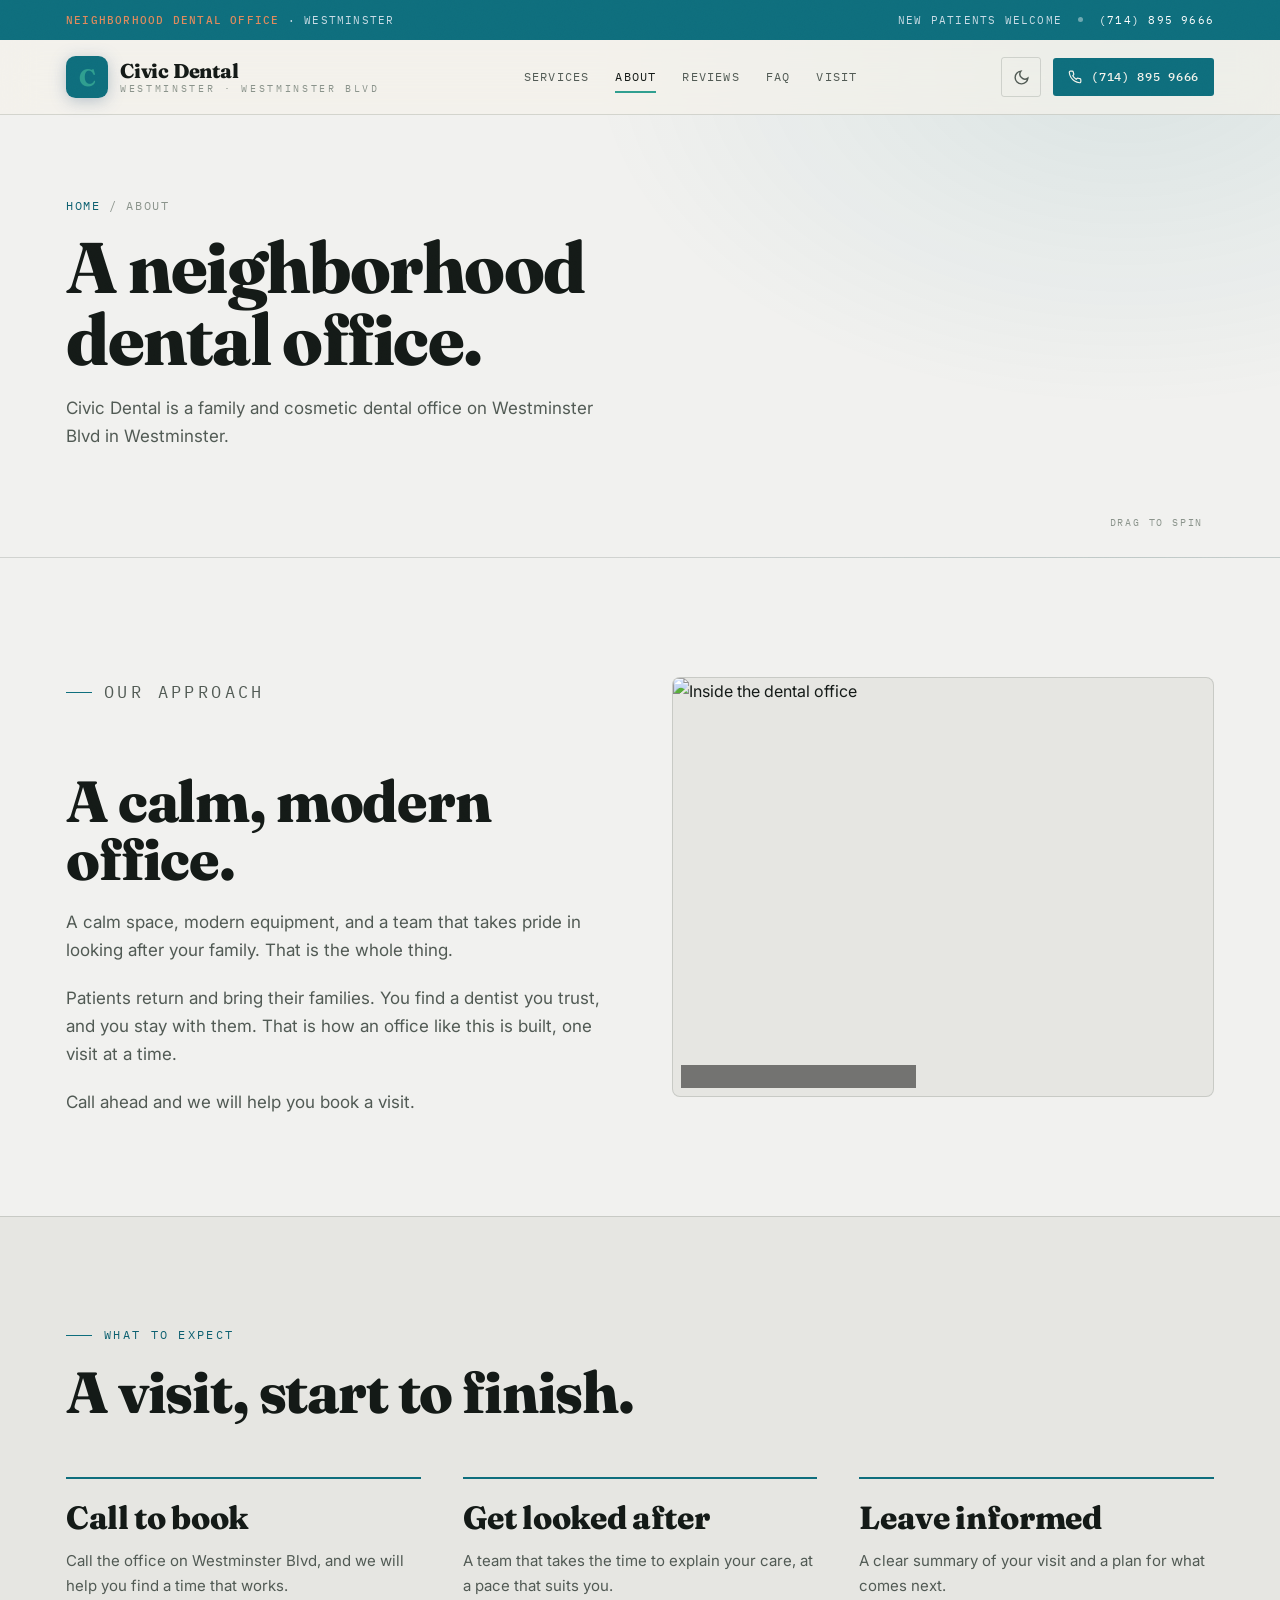
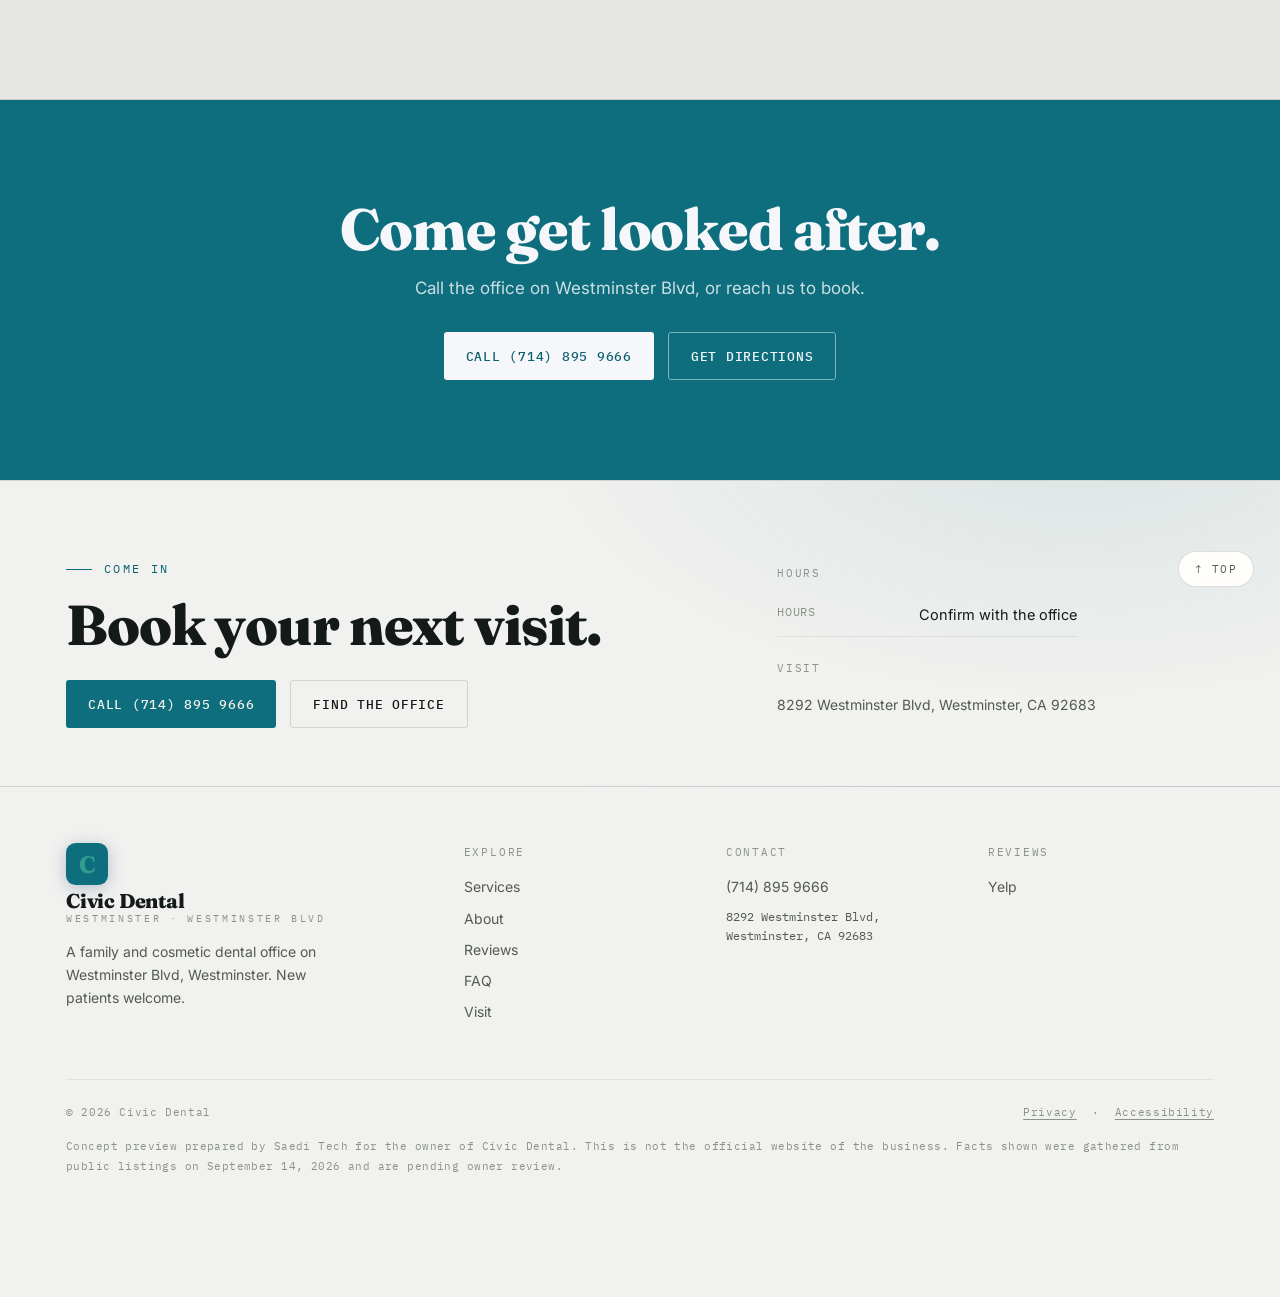
==== about.html @ 4db303f6 "Civic Dental concept preview Co-Authored-By: Claude Opus 4.8 <noreply@anthropic.com>" ====
<!doctype html>
<html lang="en">
<head>
<meta charset="utf-8" />
<meta name="viewport" content="width=device-width, initial-scale=1" />
<meta name="robots" content="noindex, nofollow" />
<title>About · Civic Dental</title>
<meta name="description" content="About Civic Dental, a family and cosmetic dental office in Westminster. New patients welcome." />
<meta property="og:title" content="About · Civic Dental" /><meta property="og:type" content="website" />
<link rel="icon" href="data:image/svg+xml,%3Csvg xmlns='http://www.w3.org/2000/svg' viewBox='0 0 32 32'%3E%3Crect width='32' height='32' rx='7' fill='%230e6e7d'/%3E%3Cpath d='M16 8c-4-3-9 0-9 6 0 5 2 11 4 11s2-4 5-4 3 4 5 4 4-6 4-11c0-6-5-9-9-6z' fill='%23fff'/%3E%3C/svg%3E">
<link rel="preconnect" href="https://fonts.googleapis.com"><link rel="preconnect" href="https://fonts.gstatic.com" crossorigin>
<link href="https://fonts.googleapis.com/css2?family=Fraunces:opsz,wght@9..144,600;9..144,700;9..144,800&family=Inter:wght@400;500;600&family=IBM+Plex+Mono:wght@400;500&display=swap" rel="stylesheet">
<link rel="stylesheet" href="assets/site.css">
<script type="importmap">{ "imports": { "three": "https://unpkg.com/three@0.160.0/build/three.module.js", "three/": "https://unpkg.com/three@0.160.0/" } }</script>

</head>
<body>
<a class="skip" href="#main">Skip to content</a>
<header class="sitehead" id="sitehead"><div class="topbar"><div class="wrap tbin"><span class="tb-l"><b>Neighborhood dental office</b> · Westminster</span><span class="tb-r"><span>New patients welcome</span><span class="dot2"></span><a href="tel:+17148959666">(714) 895 9666</a></span></div></div>
<nav class="top" aria-label="Main">
  <div class="wrap navin">
    <a class="logo" href="index.html" aria-label="Civic Dental, home"><svg class="emblem" viewBox="0 0 48 48" aria-hidden="true"><rect width="48" height="48" rx="11" fill="var(--indigo)"/><text x="24" y="34" font-size="27" text-anchor="middle" fill="var(--shu)" font-family="Fraunces,serif" font-weight="800">C</text></svg><span class="wm"><span class="n">Civic Dental</span><span class="s">Westminster · Westminster Blvd</span></span></a>
    <div class="navlinks"><a href="services.html">Services</a><a href="about.html" aria-current="page">About</a><a href="reviews.html">Reviews</a><a href="faq.html">FAQ</a><a href="visit.html">Visit</a></div>
    <div class="navright">
      <button class="tgl" id="themeTgl" aria-label="Switch between day and night theme" aria-pressed="false"><svg id="icMoon" viewBox="0 0 24 24" fill="none" stroke="currentColor" stroke-width="2" stroke-linecap="round"><path d="M21 12.8A9 9 0 1 1 11.2 3a7 7 0 0 0 9.8 9.8z"/></svg><svg id="icSun" viewBox="0 0 24 24" fill="none" stroke="currentColor" stroke-width="2" stroke-linecap="round" style="display:none"><circle cx="12" cy="12" r="4"/><path d="M12 2v2M12 20v2M4.9 4.9l1.4 1.4M17.7 17.7l1.4 1.4M2 12h2M20 12h2M4.9 19.1l1.4-1.4M17.7 6.3l1.4-1.4"/></svg></button>
      <a class="btn btn-fill btn-sm" href="tel:+17148959666"><svg width="14" height="14" viewBox="0 0 24 24" fill="none" stroke="currentColor" stroke-width="2" stroke-linecap="round" aria-hidden="true"><path d="M22 16.9v3a2 2 0 0 1-2.2 2 19.8 19.8 0 0 1-8.6-3 19.5 19.5 0 0 1-6-6 19.8 19.8 0 0 1-3-8.7A2 2 0 0 1 4.1 2h3a2 2 0 0 1 2 1.7c.13 1 .36 1.9.7 2.8a2 2 0 0 1-.45 2.1L8.1 9.9a16 16 0 0 0 6 6l1.3-1.3a2 2 0 0 1 2.1-.45c.9.34 1.8.57 2.8.7A2 2 0 0 1 22 16.9z"/></svg><span class="lbl">(714) 895 9666</span></a>
      <button class="burger" id="burger" aria-label="Open menu"><svg viewBox="0 0 24 24" fill="none" stroke="currentColor" stroke-width="2" stroke-linecap="round"><path d="M3 6h18M3 12h18M3 18h18"/></svg></button>
    </div>
  </div>
</nav>
</header>
<div class="mmenu" id="mmenu" aria-label="Menu">
  <button class="mclose" id="mclose" aria-label="Close menu">✕</button>
  <a href="services.html">Services</a><a href="about.html" aria-current="page">About</a><a href="reviews.html">Reviews</a><a href="faq.html">FAQ</a><a href="visit.html">Visit</a><a href="tel:+17148959666">Call the office</a>
</div>
<header class="page-hero"><canvas id="subgl" class="subcanvas" data-obj="tooth" data-accent="0e6e7d" aria-hidden="true"></canvas><span class="subgrab" aria-hidden="true">Drag to spin</span><div class="wrap"><p class="crumb"><a href="index.html">Home</a> / About</p><h1 class="ph">A neighborhood dental office.</h1><p class="pl">Civic Dental is a family and cosmetic dental office on Westminster Blvd in Westminster.</p></div></header><main id="main">
<section><div class="wrap abgrid">
  <div class="prose"><p class="kick up">Our approach</p><h2 class="up">A calm, modern office.</h2><p class="up">A calm space, modern equipment, and a team that takes pride in looking after your family. That is the whole thing.</p><p class="up">Patients return and bring their families. You find a dentist you trust, and you stay with them. That is how an office like this is built, one visit at a time.</p><p class="up">Call ahead and we will help you book a visit.</p></div>
  <div class="imgfill up tall" role="img" aria-label="Inside the dental office"><img src="https://images.unsplash.com/photo-1629909613654-28e377c37b09?w=1100&q=74&auto=format&fit=crop" alt="Inside the dental office" loading="lazy"><span class="stamp">Sample photo · owner's own at launch</span></div>
</div></section>
<section class="band"><div class="wrap"><p class="kick up">What to expect</p><h2 class="up">A visit, start to finish.</h2><div class="whygrid"><div class="why up"><div class="big">Call to book</div><p>Call the office on Westminster Blvd, and we will help you find a time that works.</p></div><div class="why up"><div class="big">Get looked after</div><p>A team that takes the time to explain your care, at a pace that suits you.</p></div><div class="why up"><div class="big">Leave informed</div><p>A clear summary of your visit and a plan for what comes next.</p></div></div></div></section>
<section class="ctaband"><div class="wrap"><h2 class="up">Come get looked after.</h2><p class="up">Call the office on Westminster Blvd, or reach us to book.</p><div class="cta up"><a class="btn btn-fill" href="tel:+17148959666">Call (714) 895 9666</a><a class="btn btn-line" href="visit.html">Get directions</a></div></div></section>
</main><script type="module" src="assets/subhero3d-generic.js"></script><footer>
  <button class="backtop" id="backtop" aria-label="Back to top">↑ Top</button>
  <div class="foot-hero"><div class="wrap"><div class="foot-top">
    <div class="foot-cta"><p class="kick">Come in</p><h2>Book your next visit.</h2><div class="cta"><a class="btn btn-fill" href="tel:+17148959666">Call (714) 895 9666</a><a class="btn btn-line" href="visit.html">Find the office</a></div></div>
    <div class="foot-hours"><p class="ft">Hours</p><div class="hrow"><span>Hours</span><span>Confirm with the office</span></div><p class="ft" style="margin-top:22px">Visit</p><p class="addr">8292 Westminster Blvd, Westminster, CA 92683</p></div>
  </div></div></div>
  <div class="wrap foot-main">
    <div class="fgrid">
      <div class="fbrand"><a class="logo" href="index.html" aria-label="Civic Dental, home"><svg class="emblem" viewBox="0 0 48 48" aria-hidden="true"><rect width="48" height="48" rx="11" fill="var(--indigo)"/><text x="24" y="34" font-size="27" text-anchor="middle" fill="var(--shu)" font-family="Fraunces,serif" font-weight="800">C</text></svg><span class="wm"><span class="n">Civic Dental</span><span class="s">Westminster · Westminster Blvd</span></span></a><p>A family and cosmetic dental office on Westminster Blvd, Westminster. New patients welcome.</p></div>
      <div class="fcol"><p class="ft">Explore</p><a href="services.html">Services</a><a href="about.html">About</a><a href="reviews.html">Reviews</a><a href="faq.html">FAQ</a><a href="visit.html">Visit</a></div>
      <div class="fcol"><p class="ft">Contact</p><a href="tel:+17148959666">(714) 895 9666</a><p class="mono" style="font-size:12px">8292 Westminster Blvd, Westminster, CA 92683</p></div>
      <div class="fcol"><p class="ft">Reviews</p><a href="https://www.yelp.com/biz/civic-dental-westminster" target="_blank" rel="noopener">Yelp</a></div>
    </div>
    <div class="legal"><span>© 2026 Civic Dental</span><span><a href="privacy.html">Privacy</a> &nbsp;·&nbsp; <a href="accessibility.html">Accessibility</a></span></div>
    <p class="preview-note">Concept preview prepared by Saedi Tech for the owner of Civic Dental. This is not the official website of the business. Facts shown were gathered from public listings on September 14, 2026 and are pending owner review.</p>
  </div>
</footer>
<div class="callbar" role="navigation" aria-label="Quick actions">
  <a class="c1" href="tel:+17148959666"><svg width="14" height="14" viewBox="0 0 24 24" fill="none" stroke="currentColor" stroke-width="2" stroke-linecap="round" aria-hidden="true"><path d="M22 16.9v3a2 2 0 0 1-2.2 2 19.8 19.8 0 0 1-8.6-3 19.5 19.5 0 0 1-6-6 19.8 19.8 0 0 1-3-8.7A2 2 0 0 1 4.1 2h3a2 2 0 0 1 2 1.7c.13 1 .36 1.9.7 2.8a2 2 0 0 1-.45 2.1L8.1 9.9a16 16 0 0 0 6 6l1.3-1.3a2 2 0 0 1 2.1-.45c.9.34 1.8.57 2.8.7A2 2 0 0 1 22 16.9z"/></svg>Call the office</a>
  <a class="c2" href="visit.html">Directions</a>
</div>
<script src="assets/app.js" defer></script>
</body>
</html>
---- assets/site.css ----
/* Civic Dental, shared design system (Saedi Tech concept preview) */
:root{
  --bg:#f1f1ef; --bg2:#e6e6e2; --card:#fffefb; --card2:#f2f2ee;
  --line:rgba(20,30,26,.14); --line2:rgba(20,30,26,.07);
  --text:#141a17; --muted:#515a54; --faint:#8a938b;
  --indigo:#0e6e7d; --indigo-2:#128193; --indigo-tx:#0c6070; --indigo-soft:rgba(14,110,125,.1);
  --shu:#2f9e8f; --shu-tx:#1f8578; --gold:#2f9e8f;
  --nav-bg:rgba(244,241,234,.72); --chip-bg:rgba(255,255,255,.6); --btn-tx:#f6f4ec;
  --hero-a:rgba(14,110,125,.14); --hero-b:rgba(47,158,143,.1); --grain:.035;
  --map-filter:saturate(.9) contrast(1.02); --ease:cubic-bezier(.16,1,.3,1);
}
:root[data-theme="night"]{
  --bg:#0c0f16; --bg2:#10141d; --card:#131824; --card2:#101521;
  --line:rgba(225,235,228,.12); --line2:rgba(225,235,228,.06);
  --text:#e9f0eb; --muted:#a4b0a8; --faint:#6e7a72;
  --indigo:#4fb3c2; --indigo-2:#63c4d2; --indigo-tx:#7ed0dc; --indigo-soft:rgba(79,179,194,.14);
  --shu:#5fc2b2; --shu-tx:#77d1c2; --gold:#5fc2b2;
  --nav-bg:rgba(8,11,16,.66); --chip-bg:rgba(16,21,29,.5); --btn-tx:#0b1310;
  --hero-a:rgba(79,179,194,.2); --hero-b:rgba(95,194,178,.14); --grain:.06;
  --map-filter:grayscale(1) invert(.92) contrast(.9) hue-rotate(180deg);
}
*{margin:0;padding:0;box-sizing:border-box}
html{scroll-behavior:smooth}
@media (prefers-reduced-motion:reduce){html{scroll-behavior:auto}}
body{background:var(--bg);color:var(--text);font-family:'Inter',system-ui,sans-serif;font-size:16px;line-height:1.65;-webkit-font-smoothing:antialiased;transition:background .5s,color .5s;overflow-x:hidden}
::selection{background:var(--indigo);color:var(--btn-tx)}
img,svg{max-width:100%}a{color:inherit}
.jp{font-family:'Noto Sans JP','Inter',sans-serif}
.mono{font-family:'IBM Plex Mono',monospace}
.wrap{max-width:1200px;margin:0 auto;padding:0 26px}
.narrow{max-width:900px}
.skip{position:absolute;left:-9999px;top:0;background:var(--indigo);color:var(--btn-tx);padding:10px 18px;z-index:200;font-weight:600}
.skip:focus{left:12px;top:12px}
:focus-visible{outline:2px solid var(--indigo);outline-offset:3px;border-radius:2px}
body::after{content:"";position:fixed;inset:0;z-index:300;pointer-events:none;opacity:var(--grain);mix-blend-mode:overlay;background-image:url("data:image/svg+xml,%3Csvg xmlns='http://www.w3.org/2000/svg' width='120' height='120'%3E%3Cfilter id='n'%3E%3CfeTurbulence type='fractalNoise' baseFrequency='.85' numOctaves='2'/%3E%3C/filter%3E%3Crect width='100%25' height='100%25' filter='url(%23n)'/%3E%3C/svg%3E")}

/* logo */
.logo{display:flex;align-items:center;gap:12px;text-decoration:none}
.logo .emblem{width:42px;height:42px;flex:none;filter:drop-shadow(0 3px 8px rgba(23,63,115,.28))}
.logo .wm{display:flex;flex-direction:column;line-height:1}
.logo .wm .n{font-family:'Fraunces',sans-serif;font-weight:800;font-size:20px;letter-spacing:-.01em;color:var(--text)}
.logo .wm .s{font-family:'IBM Plex Mono',monospace;font-size:9.5px;letter-spacing:.28em;text-transform:uppercase;color:var(--faint);margin-top:3px}
.logo .wm .s b{color:var(--shu-tx);font-weight:500}

/* header (top bar + nav) */
.sitehead{position:fixed;top:0;left:0;right:0;z-index:100}
.topbar{background:var(--indigo);color:#eaf0f8;height:40px;overflow:hidden;transition:height .35s var(--ease),opacity .3s}
.topbar .tbin{display:flex;align-items:center;justify-content:space-between;height:40px;font-family:'IBM Plex Mono',monospace;font-size:11px;letter-spacing:.11em;text-transform:uppercase}
.topbar .tb-l{color:rgba(234,240,248,.85)}.topbar .tb-l b{color:#e08a5c;font-weight:500}
.topbar .tb-r{display:flex;align-items:center;gap:16px;color:rgba(234,240,248,.85)}
.topbar .tb-r a{color:#fff;text-decoration:none}.topbar .tb-r a:hover{color:#e08a5c}
.topbar .dot2{width:5px;height:5px;border-radius:50%;background:rgba(255,255,255,.4)}
nav.top{position:relative;background:var(--nav-bg);backdrop-filter:blur(18px) saturate(1.4);-webkit-backdrop-filter:blur(18px) saturate(1.4);border-bottom:1px solid var(--line);transition:box-shadow .35s,background .35s}
.sitehead.scrolled .topbar{height:0;opacity:0}
.sitehead.scrolled nav.top{box-shadow:0 12px 34px -18px rgba(8,11,16,.5)}
.navin{display:flex;align-items:center;justify-content:space-between;height:74px;gap:18px}
@media (max-width:768px){.topbar{display:none}}
.navlinks{display:flex;gap:26px;align-items:center}
.navlinks a{font-family:'IBM Plex Mono',monospace;font-size:12px;letter-spacing:.1em;text-transform:uppercase;text-decoration:none;color:var(--muted);transition:color .25s;position:relative}
.navlinks a[aria-current="page"]{color:var(--text)}
.navlinks a::after{content:"";position:absolute;left:0;bottom:-6px;width:0;height:1.5px;background:var(--shu);transition:width .3s var(--ease)}
.navlinks a:hover::after,.navlinks a[aria-current="page"]::after{width:100%}
.navlinks a:hover{color:var(--text)}
.navright{display:flex;align-items:center;gap:12px}
.btn{display:inline-flex;align-items:center;justify-content:center;gap:9px;font-family:'IBM Plex Mono',monospace;font-size:12.5px;letter-spacing:.06em;text-transform:uppercase;font-weight:500;padding:13px 22px;border-radius:3px;text-decoration:none;border:none;cursor:pointer;transition:transform .35s var(--ease),box-shadow .35s,background .35s,color .35s}
.btn-fill{background:var(--indigo);color:var(--btn-tx)}
.btn-fill:hover{transform:translateY(-2px);box-shadow:0 14px 38px -12px var(--indigo)}
.btn-line{background:transparent;color:var(--text);border:1px solid var(--line)}
.btn-line:hover{border-color:var(--indigo);color:var(--indigo-tx)}
.btn-sm{padding:10px 15px;font-size:11.5px}
.tgl,.burger{width:40px;height:40px;border-radius:3px;border:1px solid var(--line);background:transparent;color:var(--muted);display:grid;place-items:center;cursor:pointer;transition:color .3s,border-color .3s}
.tgl:hover,.burger:hover{color:var(--indigo-tx);border-color:var(--indigo)}
.tgl svg{width:17px;height:17px}.burger{display:none}.burger svg{width:20px;height:20px}
@media (max-width:940px){.navlinks{display:none}.burger{display:grid}}
@media (max-width:560px){.logo .wm .s{display:none}.navright .btn span.lbl{display:none}}
/* mobile menu */
.mmenu{position:fixed;inset:0;z-index:150;background:var(--bg);transform:translateY(-100%);visibility:hidden;opacity:0;transition:transform .45s var(--ease),opacity .35s,visibility .35s;display:flex;flex-direction:column;padding:96px 26px 40px;overflow-y:auto}
.mmenu.open{transform:none;visibility:visible;opacity:1}
.mmenu a{font-family:'Fraunces',sans-serif;font-weight:700;font-size:30px;text-decoration:none;color:var(--text);padding:16px 0;border-bottom:1px solid var(--line)}
.mmenu a:hover{color:var(--indigo-tx)}
.mclose{position:absolute;top:22px;right:22px;width:40px;height:40px;border:1px solid var(--line);border-radius:3px;background:transparent;color:var(--text);cursor:pointer;font-size:20px}

/* generic hero for home */
header.hero{position:relative;min-height:100svh;overflow:hidden}
.sticky{position:relative;min-height:100svh;overflow:hidden;display:flex;align-items:center;padding:90px 0 44px}
/* scroll-driven exploded 3D hero */
header.hero.scroll3d{height:340vh;min-height:0}
header.hero.scroll3d .sticky{position:sticky;top:0;height:100svh;min-height:0;padding:0}
.callouts{position:absolute;z-index:2;top:50%;left:26px;transform:translateY(-50%);max-width:360px;opacity:0;pointer-events:none;will-change:opacity}
.callouts h3{font-family:'Fraunces',sans-serif;font-weight:800;font-size:clamp(26px,3.2vw,40px);letter-spacing:-.02em;line-height:1.02;margin-bottom:18px}
.callout{display:flex;gap:14px;align-items:flex-start;padding:12px 0;border-top:1px solid var(--line)}
.callout .cn{font-family:'IBM Plex Mono',monospace;font-size:11px;color:var(--shu-tx);letter-spacing:.1em;padding-top:3px;min-width:24px}
.callout .cx b{font-family:'Fraunces',sans-serif;font-weight:700;font-size:16px;display:block;margin-bottom:2px}
.callout .cx span{font-size:13px;color:var(--muted)}
.hprog{position:absolute;left:0;right:0;bottom:0;height:2px;background:var(--line2);z-index:5}
.hprog i{display:block;height:100%;width:0;background:linear-gradient(90deg,var(--indigo),var(--shu))}
@media (max-width:940px){header.hero.scroll3d{height:280vh}header.hero.scroll3d .sticky{align-items:flex-start}.hero-copy{padding-top:100px}.callouts{left:26px;right:26px;max-width:none;top:40%}}
@media (prefers-reduced-motion:reduce){header.hero.scroll3d{height:auto;min-height:100svh}header.hero.scroll3d .sticky{position:relative}.callouts{display:none}.hprog{display:none}}
.hero-bg{position:absolute;inset:0;z-index:0;background:radial-gradient(60% 55% at 74% 38%,var(--hero-a),transparent 70%),radial-gradient(50% 45% at 12% 92%,var(--hero-b),transparent 70%),var(--bg)}
#gl{position:absolute;inset:0;z-index:1;width:100%;height:100%;display:block;touch-action:pan-y;cursor:grab}#gl:active{cursor:grabbing}
.hero-fb{position:absolute;z-index:1;right:6%;top:50%;transform:translateY(-50%);width:min(42vw,460px);aspect-ratio:1;border-radius:50%;background:radial-gradient(circle at 40% 35%,#2b3a52,#0c1119 70%);box-shadow:0 40px 120px -30px rgba(23,63,115,.6);display:none}
.herogrid{position:relative;z-index:2;width:100%}
.hero-copy{max-width:600px}
.tag{display:inline-flex;align-items:center;gap:12px;font-family:'IBM Plex Mono',monospace;font-size:11.5px;letter-spacing:.22em;text-transform:uppercase;color:var(--indigo-tx);margin-bottom:26px;padding:8px 14px;border:1px solid var(--line);border-radius:40px;background:var(--chip-bg);backdrop-filter:blur(6px)}
.tag .dot{width:7px;height:7px;border-radius:50%;background:var(--shu);box-shadow:0 0 0 4px rgba(201,75,46,.18)}
h1{font-family:'Fraunces',sans-serif;font-weight:800;font-size:clamp(46px,7vw,92px);line-height:.98;letter-spacing:-.025em;color:var(--text)}
h1 .in{background:linear-gradient(120deg,var(--indigo-2),var(--shu));-webkit-background-clip:text;background-clip:text;color:transparent}
.hero p.lede{font-size:clamp(16px,1.5vw,19px);color:var(--muted);max-width:500px;margin:26px 0 34px}
.cta{display:flex;gap:14px;flex-wrap:wrap}
.chips{display:flex;gap:8px;flex-wrap:wrap;margin-top:34px}
.chip{font-family:'IBM Plex Mono',monospace;font-size:11px;letter-spacing:.06em;text-transform:uppercase;color:var(--muted);border:1px solid var(--line);background:var(--chip-bg);border-radius:40px;padding:8px 14px;backdrop-filter:blur(6px)}
.badge3d{position:absolute;right:6%;bottom:12%;z-index:3;background:var(--card);border:1px solid var(--line);border-radius:6px;padding:14px 18px;box-shadow:0 20px 50px -24px rgba(18,22,28,.4);display:flex;align-items:center;gap:14px}
.badge3d .rt{font-family:'Fraunces',sans-serif;font-weight:800;font-size:26px;line-height:1}
.badge3d .rl{font-family:'IBM Plex Mono',monospace;font-size:10px;letter-spacing:.12em;text-transform:uppercase;color:var(--faint)}
.badge3d .star{color:var(--shu)}
.grab{position:absolute;z-index:4;right:6%;top:15%;display:flex;align-items:center;gap:8px;font-family:'IBM Plex Mono',monospace;font-size:10px;letter-spacing:.18em;text-transform:uppercase;color:var(--faint)}
.cue{position:absolute;bottom:34px;left:50%;transform:translateX(-50%);z-index:4;display:flex;flex-direction:column;align-items:center;gap:8px;color:var(--faint);font-family:'IBM Plex Mono',monospace;font-size:10px;letter-spacing:.22em;text-transform:uppercase}
.cue .bar{width:1px;height:34px;background:linear-gradient(var(--faint),transparent);animation:drop 2.4s var(--ease) infinite}
@keyframes drop{0%{transform:scaleY(0);transform-origin:top}45%{transform:scaleY(1);transform-origin:top}55%{transform:scaleY(1);transform-origin:bottom}100%{transform:scaleY(0);transform-origin:bottom}}
@media (prefers-reduced-motion:reduce){.cue .bar{animation:none}.grab{display:none}}
@media (max-width:940px){.hero-copy{max-width:none}.badge3d{right:auto;left:26px;bottom:8%}.grab{top:9%;right:26px}}

/* subpage banner */
.page-hero{position:relative;padding:150px 0 60px;min-height:62vh;display:flex;align-items:center;border-bottom:1px solid var(--line);background:radial-gradient(60% 90% at 88% 10%,var(--indigo-soft),transparent 70%),var(--bg);overflow:hidden}
.page-hero .wrap{position:relative;z-index:2;width:100%}
.subcanvas{position:absolute;right:-4%;top:0;bottom:0;width:52%;z-index:1;display:block;touch-action:pan-y;cursor:grab}
.subcanvas:active{cursor:grabbing}
.subgrab{position:absolute;right:6%;bottom:26px;z-index:3;display:flex;align-items:center;gap:8px;font-family:'IBM Plex Mono',monospace;font-size:10px;letter-spacing:.18em;text-transform:uppercase;color:var(--faint)}
.crumb{font-family:'IBM Plex Mono',monospace;font-size:11.5px;letter-spacing:.14em;text-transform:uppercase;color:var(--faint);margin-bottom:16px}
.crumb a{color:var(--indigo-tx);text-decoration:none}
.page-hero h1.ph{font-family:'Fraunces',sans-serif;font-weight:800;font-size:clamp(38px,5.6vw,72px);line-height:1;letter-spacing:-.02em;max-width:620px}
.page-hero p.pl{color:var(--muted);max-width:540px;margin-top:18px;font-size:17px}
@media (max-width:820px){.subcanvas{opacity:.42;width:74%;right:-10%}.page-hero{min-height:auto}}

/* marquee */
.marquee{overflow:hidden;border-top:1px solid var(--line);border-bottom:1px solid var(--line);background:var(--indigo);padding:16px 0}
.mrow{display:flex;gap:44px;white-space:nowrap;width:max-content;animation:slide 32s linear infinite;font-family:'Fraunces',sans-serif;font-weight:700;font-size:19px;letter-spacing:.02em;color:rgba(247,244,236,.9);align-items:center}
.mrow span{display:inline-flex;align-items:center;gap:44px}
.mrow .d{width:7px;height:7px;border-radius:50%;background:var(--shu)}
@keyframes slide{to{transform:translateX(-50%)}}
@media (prefers-reduced-motion:reduce){.mrow{animation:none}}

/* strip */
.strip{border-bottom:1px solid var(--line);background:var(--bg2)}
.stripin{display:grid;grid-template-columns:repeat(4,1fr)}
.stat{padding:28px 24px;border-left:1px solid var(--line)}.stat:first-child{border-left:none}.stat a{text-decoration:none}
.stat .v{font-family:'Fraunces',sans-serif;font-weight:800;font-size:27px;letter-spacing:-.01em}
.stat .v .star{color:var(--shu)}
.stat .l{font-family:'IBM Plex Mono',monospace;font-size:10.5px;letter-spacing:.14em;text-transform:uppercase;color:var(--faint);margin-top:6px}
.stat a:hover .v{color:var(--indigo-tx)}
@media (max-width:820px){.stripin{grid-template-columns:1fr 1fr}.stat:nth-child(3){border-left:none}.stat{padding:22px 20px}.stat .v{font-size:22px}}

section{padding:100px 0;scroll-margin-top:74px;position:relative}
.kick{font-family:'IBM Plex Mono',monospace;font-size:11.5px;letter-spacing:.2em;text-transform:uppercase;color:var(--indigo-tx);display:inline-flex;align-items:center;gap:12px;margin-bottom:18px}
.kick::before{content:"";width:26px;height:1px;background:var(--indigo)}
.kick .jp{color:var(--shu-tx);letter-spacing:.1em}
h2{font-family:'Fraunces',sans-serif;font-weight:800;font-size:clamp(32px,4.6vw,58px);line-height:1.0;letter-spacing:-.02em;max-width:680px}
h3.blk{font-family:'Fraunces',sans-serif;font-weight:700;font-size:24px;letter-spacing:-.01em}
.sub{color:var(--muted);max-width:600px;margin-top:18px;font-size:17px}

/* services grid */
.svcgrid{display:grid;grid-template-columns:repeat(3,1fr);gap:1px;background:var(--line);border:1px solid var(--line);border-radius:8px;overflow:hidden;margin-top:52px}
.svc{background:var(--card);padding:34px 30px 36px;position:relative;transition:background .4s;text-decoration:none;color:inherit;display:block}
.svc:hover{background:var(--card2)}
.svc .no{font-family:'IBM Plex Mono',monospace;font-size:10.5px;letter-spacing:.16em;color:var(--faint)}
.svc .ic{width:48px;height:48px;margin:20px 0;color:var(--indigo);transition:transform .5s var(--ease)}
.svc:hover .ic{transform:translateY(-4px) scale(1.06)}
.svc h3{font-family:'Fraunces',sans-serif;font-weight:700;font-size:21px;letter-spacing:-.01em;margin-bottom:10px}
.svc p{font-size:14.5px;color:var(--muted)}
.svc .more{font-family:'IBM Plex Mono',monospace;font-size:11px;letter-spacing:.1em;text-transform:uppercase;color:var(--indigo-tx);margin-top:16px;display:inline-block}
@media (max-width:920px){.svcgrid{grid-template-columns:1fr 1fr}}
@media (max-width:600px){.svcgrid{grid-template-columns:1fr}}

/* two-col feature (why) */
#why,.band{background:var(--bg2);border-top:1px solid var(--line);border-bottom:1px solid var(--line)}
.whygrid{display:grid;grid-template-columns:repeat(3,1fr);gap:42px;margin-top:56px}
.why .big{font-family:'Fraunces',sans-serif;font-weight:800;font-size:clamp(24px,2.6vw,32px);line-height:1.06;letter-spacing:-.01em;border-top:2px solid var(--indigo);padding-top:22px}
.why .big .jpb{display:block;font-family:'Noto Sans JP',sans-serif;font-weight:700;font-size:15px;color:var(--shu-tx);letter-spacing:.3em;margin-bottom:10px}
.why p{color:var(--muted);margin-top:14px;font-size:15px}
@media (max-width:820px){.whygrid{grid-template-columns:1fr;gap:32px}}

/* about + prose */
.abgrid{display:grid;grid-template-columns:1fr 1fr;gap:64px;align-items:center}
.abcopy p{color:var(--muted);margin-top:18px;font-size:17px}.abcopy p strong{color:var(--text);font-weight:600}
.prose{max-width:760px}
.prose p{color:var(--muted);font-size:17px;margin-top:20px}
.prose h2{margin-top:48px}
.prose h3{font-family:'Fraunces',sans-serif;font-weight:700;font-size:22px;margin-top:34px}
.prose ul{margin:18px 0 0 0;list-style:none;display:grid;gap:12px}
.prose ul li{position:relative;padding-left:26px;color:var(--muted)}
.prose ul li::before{content:"";position:absolute;left:0;top:9px;width:8px;height:8px;border-radius:1px;background:var(--shu)}
.photo-slot{border:1px dashed var(--line);border-radius:8px;background:var(--card);aspect-ratio:4/3.1;display:grid;place-items:center;text-align:center;padding:30px;position:relative;overflow:hidden}
.photo-slot.tall{aspect-ratio:1/1}
.photo-slot::before{content:"";position:absolute;inset:0;background:radial-gradient(circle at 70% 20%,var(--indigo-soft),transparent 60%)}
.photo-slot .ph-ic{width:56px;height:56px;color:var(--faint);margin:0 auto 14px;position:relative}
.photo-slot .t{font-family:'IBM Plex Mono',monospace;font-size:11px;letter-spacing:.14em;text-transform:uppercase;color:var(--faint);max-width:300px;line-height:1.8;position:relative}
@media (max-width:920px){.abgrid{grid-template-columns:1fr;gap:36px}}

/* gallery grid of reserved slots */
.gal{display:grid;grid-template-columns:repeat(3,1fr);gap:16px;margin-top:52px}
.gal .photo-slot{aspect-ratio:4/3.4}
@media (max-width:820px){.gal{grid-template-columns:1fr 1fr}}
@media (max-width:520px){.gal{grid-template-columns:1fr}}

/* ===== photographic bands (licensed placeholder imagery) ===== */
.photoband{position:relative;min-height:82vh;display:flex;align-items:flex-end;overflow:hidden;border-top:1px solid var(--line);border-bottom:1px solid var(--line)}
.photoband .pbimg{position:absolute;inset:-12% 0;z-index:0;background-size:cover;background-position:center;will-change:transform}
.photoband::after{content:"";position:absolute;inset:0;z-index:1;background:linear-gradient(180deg,rgba(6,9,14,.2),rgba(6,9,14,.78)),linear-gradient(90deg,rgba(23,63,115,.5),transparent 62%)}
.photoband.right::after{background:linear-gradient(180deg,rgba(6,9,14,.2),rgba(6,9,14,.78)),linear-gradient(270deg,rgba(201,75,46,.4),transparent 62%)}
.photoband .pbin{position:relative;z-index:2;width:100%;padding:60px 0 66px;color:#f4f1ea}
.photoband .pbk{font-family:'IBM Plex Mono',monospace;font-size:11.5px;letter-spacing:.2em;text-transform:uppercase;color:#e08a5c;margin-bottom:14px;display:inline-flex;align-items:center;gap:12px}
.photoband .pbk::before{content:"";width:26px;height:1px;background:#e08a5c}
.photoband h2{color:#f7f5ef;max-width:760px}
.photoband p{color:rgba(244,241,234,.86);max-width:520px;margin-top:16px;font-size:17px}
.photoband .sampletag{position:absolute;top:26px;right:26px;z-index:2;font-family:'IBM Plex Mono',monospace;font-size:9.5px;letter-spacing:.14em;text-transform:uppercase;color:rgba(244,241,234,.72);background:rgba(0,0,0,.35);padding:6px 11px;border-radius:20px;backdrop-filter:blur(4px)}
@media (max-width:820px){.photoband{min-height:72vh}}

/* real image fills (about, gallery) */
.imgfill{border-radius:8px;overflow:hidden;position:relative;background:var(--bg2);border:1px solid var(--line)}
.imgfill img{width:100%;height:100%;object-fit:cover;display:block;transition:transform 1.2s var(--ease)}
.imgfill:hover img{transform:scale(1.05)}
.imgfill .stamp{position:absolute;bottom:8px;left:8px;font-family:'IBM Plex Mono',monospace;font-size:9px;letter-spacing:.12em;text-transform:uppercase;color:#fff;background:rgba(0,0,0,.5);padding:4px 8px;border-radius:20px;backdrop-filter:blur(3px)}
.abgrid .imgfill{aspect-ratio:4/3.1}
.gal2{display:grid;grid-template-columns:repeat(3,1fr);gap:14px;margin-top:52px}
.gal2 .imgfill{aspect-ratio:4/3.3}
.gal2 .imgfill.wide{grid-column:span 2;aspect-ratio:auto}
@media (max-width:820px){.gal2{grid-template-columns:1fr 1fr}}
@media (max-width:520px){.gal2{grid-template-columns:1fr}.gal2 .imgfill.wide{grid-column:span 1}}

/* mobile hero: clean stacked layout, 3D in its own frame (no overlap) */
@media (max-width:940px){
  header.hero.scroll3d{height:auto;min-height:auto}
  header.hero.scroll3d .sticky{position:relative;height:auto;min-height:auto;display:flex;flex-direction:column;padding:104px 0 46px;align-items:stretch}
  .hero .herogrid{order:1}
  .hero-copy{padding-top:0!important}
  #gl{position:relative;inset:auto;order:2;width:100%;height:50vh;margin-top:28px;border:1px solid var(--line);border-radius:14px;background:linear-gradient(180deg,var(--card2),var(--bg2))}
  .hero .hero-bg{display:none}
  .hero .badge3d,.hero .callouts,.hero .hprog,.hero .cue{display:none}
  .hero .grab{position:static;order:3;align-self:center;margin-top:14px;background:transparent;border:none;padding:0;color:var(--faint)}
  .hero .chip{background:var(--card);border-color:var(--line);color:var(--text)}
  .hero .tag{background:var(--card)}
}

/* reviews */
.revgrid{display:grid;grid-template-columns:1fr 1fr;gap:20px;margin-top:52px}
.rev{background:var(--card);border:1px solid var(--line);border-radius:8px;padding:34px;text-decoration:none;display:block;transition:transform .4s var(--ease),box-shadow .4s}
.rev:hover{transform:translateY(-5px);box-shadow:0 26px 60px -30px rgba(18,22,28,.4)}
.rev .plat{font-family:'IBM Plex Mono',monospace;font-size:11px;letter-spacing:.16em;text-transform:uppercase;color:var(--faint)}
.rev .score{font-family:'Fraunces',sans-serif;font-weight:800;font-size:46px;margin:14px 0 4px;letter-spacing:-.02em}
.rev .stars{color:var(--shu);letter-spacing:3px;font-size:15px}
.rev .go{font-family:'IBM Plex Mono',monospace;font-size:12px;letter-spacing:.09em;text-transform:uppercase;color:var(--indigo-tx);margin-top:18px;display:inline-block}
.revnote{font-family:'IBM Plex Mono',monospace;font-size:11px;letter-spacing:.06em;color:var(--faint);margin-top:18px}
@media (max-width:700px){.revgrid{grid-template-columns:1fr}}

/* visit + form */
.visitgrid{display:grid;grid-template-columns:.9fr 1.1fr;gap:20px;margin-top:52px}
.vcard{background:var(--card);border:1px solid var(--line);border-radius:8px;padding:34px}
.vcard h3{font-family:'Fraunces',sans-serif;font-weight:700;font-size:20px;margin-bottom:18px}
.vrow{display:flex;justify-content:space-between;gap:16px;padding:12px 0;border-bottom:1px solid var(--line2);font-size:14.5px}
.vrow:last-child{border-bottom:none}
.vrow .k{font-family:'IBM Plex Mono',monospace;font-size:11.5px;letter-spacing:.1em;text-transform:uppercase;color:var(--faint);padding-top:2px}
.vrow .d{text-align:right}.vrow .d a{color:var(--indigo-tx);text-decoration:none}.vrow .closed{color:var(--faint)}
.mapbox{border:1px solid var(--line);border-radius:8px;overflow:hidden;min-height:400px}
.mapbox iframe{width:100%;height:100%;min-height:400px;border:0;display:block;filter:var(--map-filter)}
.form{background:var(--card);border:1px solid var(--line);border-radius:8px;padding:36px}
.fg{margin-bottom:16px}
label{display:block;font-family:'IBM Plex Mono',monospace;font-size:11px;letter-spacing:.1em;text-transform:uppercase;color:var(--faint);margin-bottom:8px}
input,select,textarea{width:100%;background:var(--bg);border:1px solid var(--line);border-radius:3px;padding:13px 15px;color:var(--text);font-family:'Inter',sans-serif;font-size:15px;transition:border-color .3s}
input:focus,select:focus,textarea:focus{outline:none;border-color:var(--indigo)}
.row2{display:grid;grid-template-columns:1fr 1fr;gap:16px}
.hp{position:absolute;left:-9999px;width:1px;height:1px;overflow:hidden}
.sub-btn{width:100%;justify-content:center;margin-top:6px}
.formnote{font-family:'IBM Plex Mono',monospace;font-size:10.5px;letter-spacing:.05em;color:var(--faint);text-align:center;margin-top:14px}
.form-done{text-align:center;padding:36px 10px}
.form-done .ok{width:64px;height:64px;border-radius:50%;background:var(--indigo);color:var(--btn-tx);display:grid;place-items:center;margin:0 auto 20px;font-size:28px}
.form-done h3{font-family:'Fraunces',sans-serif;font-weight:800;font-size:26px}
.form-done p{color:var(--muted);margin-top:10px;font-size:15px}
@media (max-width:920px){.visitgrid{grid-template-columns:1fr}.row2{grid-template-columns:1fr}}

/* faq */
.faq{margin-top:48px;max-width:820px}
.faq details{border-top:1px solid var(--line);padding:6px 0}
.faq details[open]{padding-bottom:8px}
.faq summary{list-style:none;cursor:pointer;padding:22px 0;font-family:'Fraunces',sans-serif;font-weight:700;font-size:19px;display:flex;justify-content:space-between;gap:20px;align-items:center}
.faq summary::-webkit-details-marker{display:none}
.faq summary::after{content:"+";font-family:'IBM Plex Mono',monospace;color:var(--indigo-tx);font-size:22px;transition:transform .3s}
.faq details[open] summary::after{transform:rotate(45deg)}
.faq p{color:var(--muted);padding:0 0 8px;font-size:15.5px;max-width:680px}

/* cta band */
.ctaband{background:var(--indigo);color:var(--btn-tx);text-align:center}
.ctaband h2{color:#f5f7fb;margin:0 auto}
.ctaband p{color:rgba(245,247,251,.82);margin:16px auto 30px;font-size:17px;max-width:560px}
.ctaband .cta{justify-content:center}
.ctaband .btn-fill{background:#f5f7fb;color:var(--indigo-tx)}
.ctaband .btn-line{border-color:rgba(245,247,251,.5);color:#f5f7fb}
.ctaband .btn-line:hover{border-color:#f5f7fb;color:#f5f7fb}

/* footer */
footer{border-top:1px solid var(--line);padding:0 0 120px;background:var(--bg);position:relative;overflow:hidden}
.foot-hero{position:relative;padding:70px 0 58px;border-bottom:1px solid var(--line);background:radial-gradient(60% 130% at 84% -20%,var(--indigo-soft),transparent 70%)}
.foot-top{display:grid;grid-template-columns:1.5fr 1fr;gap:56px;align-items:center}
.foot-cta h2{font-family:'Fraunces',sans-serif;font-weight:800;font-size:clamp(30px,4.4vw,58px);line-height:1;letter-spacing:-.02em}
.foot-cta .cta{margin-top:26px;display:flex;gap:14px;flex-wrap:wrap}
.foot-hours .ft{font-family:'IBM Plex Mono',monospace;font-size:11px;letter-spacing:.16em;text-transform:uppercase;color:var(--faint);margin-bottom:12px}
.hrow{display:flex;justify-content:space-between;gap:20px;padding:9px 0;border-bottom:1px solid var(--line2);font-size:14.5px;max-width:300px}
.hrow span:first-child{font-family:'IBM Plex Mono',monospace;font-size:11.5px;letter-spacing:.06em;text-transform:uppercase;color:var(--faint)}
.hrow .closed{color:var(--faint)}
.foot-hours .addr{font-size:14px;color:var(--muted);margin-top:16px}
.foot-main{padding-top:56px}
.backtop{position:absolute;right:26px;top:70px;z-index:3;display:inline-flex;align-items:center;gap:8px;font-family:'IBM Plex Mono',monospace;font-size:10.5px;letter-spacing:.14em;text-transform:uppercase;color:var(--muted);background:var(--card);border:1px solid var(--line);border-radius:40px;padding:10px 16px;cursor:pointer;text-decoration:none;transition:color .3s,border-color .3s}
.backtop:hover{color:var(--indigo-tx);border-color:var(--indigo)}
@media (max-width:820px){.foot-top{grid-template-columns:1fr;gap:30px}.foot-main{padding-top:40px}.backtop{display:none}}
.fgrid{display:grid;grid-template-columns:1.6fr 1fr 1fr 1fr;gap:36px;align-items:start}
.fbrand p{color:var(--muted);font-size:14px;margin-top:16px;max-width:260px}
.fgrid .ft{font-family:'IBM Plex Mono',monospace;font-size:11px;letter-spacing:.16em;text-transform:uppercase;color:var(--faint);margin-bottom:14px}
.fgrid a,.fcol p{font-size:14px;color:var(--muted);text-decoration:none;display:block;margin-bottom:8px}
.fgrid a:hover{color:var(--indigo-tx)}
.legal{margin-top:48px;padding-top:24px;border-top:1px solid var(--line2);display:flex;justify-content:space-between;gap:20px;flex-wrap:wrap;font-family:'IBM Plex Mono',monospace;font-size:10.5px;letter-spacing:.06em;color:var(--faint)}
.legal a{color:var(--faint);text-decoration:underline;text-underline-offset:3px}.legal a:hover{color:var(--indigo-tx)}
.preview-note{margin-top:16px;font-family:'IBM Plex Mono',monospace;font-size:10.5px;letter-spacing:.04em;color:var(--faint);line-height:1.9}
@media (max-width:820px){.fgrid{grid-template-columns:1fr 1fr;gap:30px}}
@media (max-width:520px){.fgrid{grid-template-columns:1fr}}

.callbar{position:fixed;left:0;right:0;bottom:0;z-index:120;display:none;grid-template-columns:1fr 1fr;gap:1px;background:var(--line);border-top:1px solid var(--line)}
.callbar a{display:flex;align-items:center;justify-content:center;gap:9px;padding:16px 10px;font-family:'IBM Plex Mono',monospace;font-size:12.5px;letter-spacing:.08em;text-transform:uppercase;text-decoration:none;font-weight:500}
.callbar .c1{background:var(--indigo);color:var(--btn-tx)}.callbar .c2{background:var(--card);color:var(--text)}
@media (max-width:767px){.callbar{display:grid}}

.up,.rv{opacity:0;transform:translateY(30px);transition:opacity 1s var(--ease),transform 1s var(--ease)}
.up.in,.rv.in{opacity:1;transform:none}
.rv.clip{clip-path:inset(0 0 100% 0);transform:none;transition:clip-path 1.1s var(--ease),opacity 1.1s var(--ease)}
.rv.clip.in{clip-path:inset(0 0 0 0)}
@media (prefers-reduced-motion:reduce){.up,.rv{opacity:1;transform:none;clip-path:none;transition:none}[data-parallax]{transform:none!important}}

/* count-up band */
.countband{background:var(--indigo);color:#f5f7fb;border-top:1px solid var(--line);border-bottom:1px solid var(--line)}
.countgrid{display:grid;grid-template-columns:repeat(3,1fr);gap:30px;text-align:center}
.countgrid .cnum{font-family:'Fraunces',sans-serif;font-weight:800;font-size:clamp(44px,7vw,80px);line-height:1;letter-spacing:-.02em}
.countgrid .cnum .star{color:var(--shu)}
.countgrid .clab{font-family:'IBM Plex Mono',monospace;font-size:11px;letter-spacing:.16em;text-transform:uppercase;color:rgba(245,247,251,.72);margin-top:12px}
.countgrid .cbar{width:40px;height:2px;background:var(--shu);margin:16px auto 0}
@media (max-width:700px){.countgrid{grid-template-columns:1fr;gap:34px}}

/* cinematic garage (scroll-scrubbed) */
.garage{position:relative;height:320vh}
.garage .stage{position:sticky;top:0;height:100svh;overflow:hidden;display:flex;align-items:flex-end;background:radial-gradient(75% 75% at 50% 30%,var(--indigo-soft),transparent 72%),var(--bg2)}
.garage .gsvg{position:absolute;inset:0;z-index:1;width:100%;height:100%}
.garage .stagewrap{position:relative;z-index:2;width:100%;padding-bottom:8vh}
.garage .glabel{font-family:'IBM Plex Mono',monospace;font-size:11.5px;letter-spacing:.2em;text-transform:uppercase;color:var(--indigo-tx);margin-bottom:10px;display:flex;align-items:center;gap:12px}
.garage .glabel::before{content:"";width:26px;height:1px;background:var(--indigo)}
.garage .gsteps{display:grid;gap:10px;max-width:560px}
.garage .g-step{font-family:'Fraunces',sans-serif;font-weight:800;font-size:clamp(24px,3.4vw,40px);line-height:1.05;letter-spacing:-.01em;opacity:.18;transition:opacity .4s}
.garage .g-step b{color:var(--shu-tx)}
.garage .g-pt{transition:opacity .4s,transform .4s;transform-origin:center;transform-box:fill-box;opacity:0}
.garage .ghint{position:absolute;top:96px;left:50%;transform:translateX(-50%);z-index:3;font-family:'IBM Plex Mono',monospace;font-size:10px;letter-spacing:.22em;text-transform:uppercase;color:var(--faint)}
@media (prefers-reduced-motion:reduce){.garage{height:auto;min-height:100svh}.garage .stage{position:relative}.garage .g-step{opacity:1}.garage .ghint{display:none}}
@media (max-width:820px){
  .garage{height:260vh}
  .garage .stage{align-items:flex-end}
  .garage .gsvg{top:8%;bottom:auto;height:52%}
  .garage .stagewrap{padding:26px 0 12vh;background:linear-gradient(transparent,var(--bg2) 22%)}
  .garage .g-step{font-size:22px}
  .garage .ghint{top:88px}
}

/* ---- 3D object showcase (shared objects3d.js) ---- */
.show3d .o3grid{display:grid;grid-template-columns:repeat(3,1fr);gap:18px;margin-top:34px}
.show3d .o3{margin:0;background:var(--card);border:1px solid var(--line);border-radius:18px;overflow:hidden;box-shadow:0 30px 60px -40px rgba(15,20,26,.5);position:relative}
.show3d .o3 canvas.obj3d{display:block;width:100%;height:300px;cursor:grab;touch-action:none;background:radial-gradient(130% 120% at 50% 12%, color-mix(in srgb,var(--indigo) 12%, transparent), transparent 68%)}
.show3d .o3 canvas.obj3d:active{cursor:grabbing}
.show3d .o3 figcaption{display:flex;align-items:center;justify-content:space-between;padding:13px 17px;font-family:'IBM Plex Mono',monospace;font-size:12px;letter-spacing:.06em;text-transform:uppercase;border-top:1px solid var(--line);color:var(--text)}
.show3d .o3 figcaption .drag{color:var(--faint);text-transform:none;letter-spacing:0;font-size:11px}
@media(max-width:820px){.show3d .o3grid{grid-template-columns:1fr;gap:14px}.show3d .o3 canvas.obj3d{height:270px}}
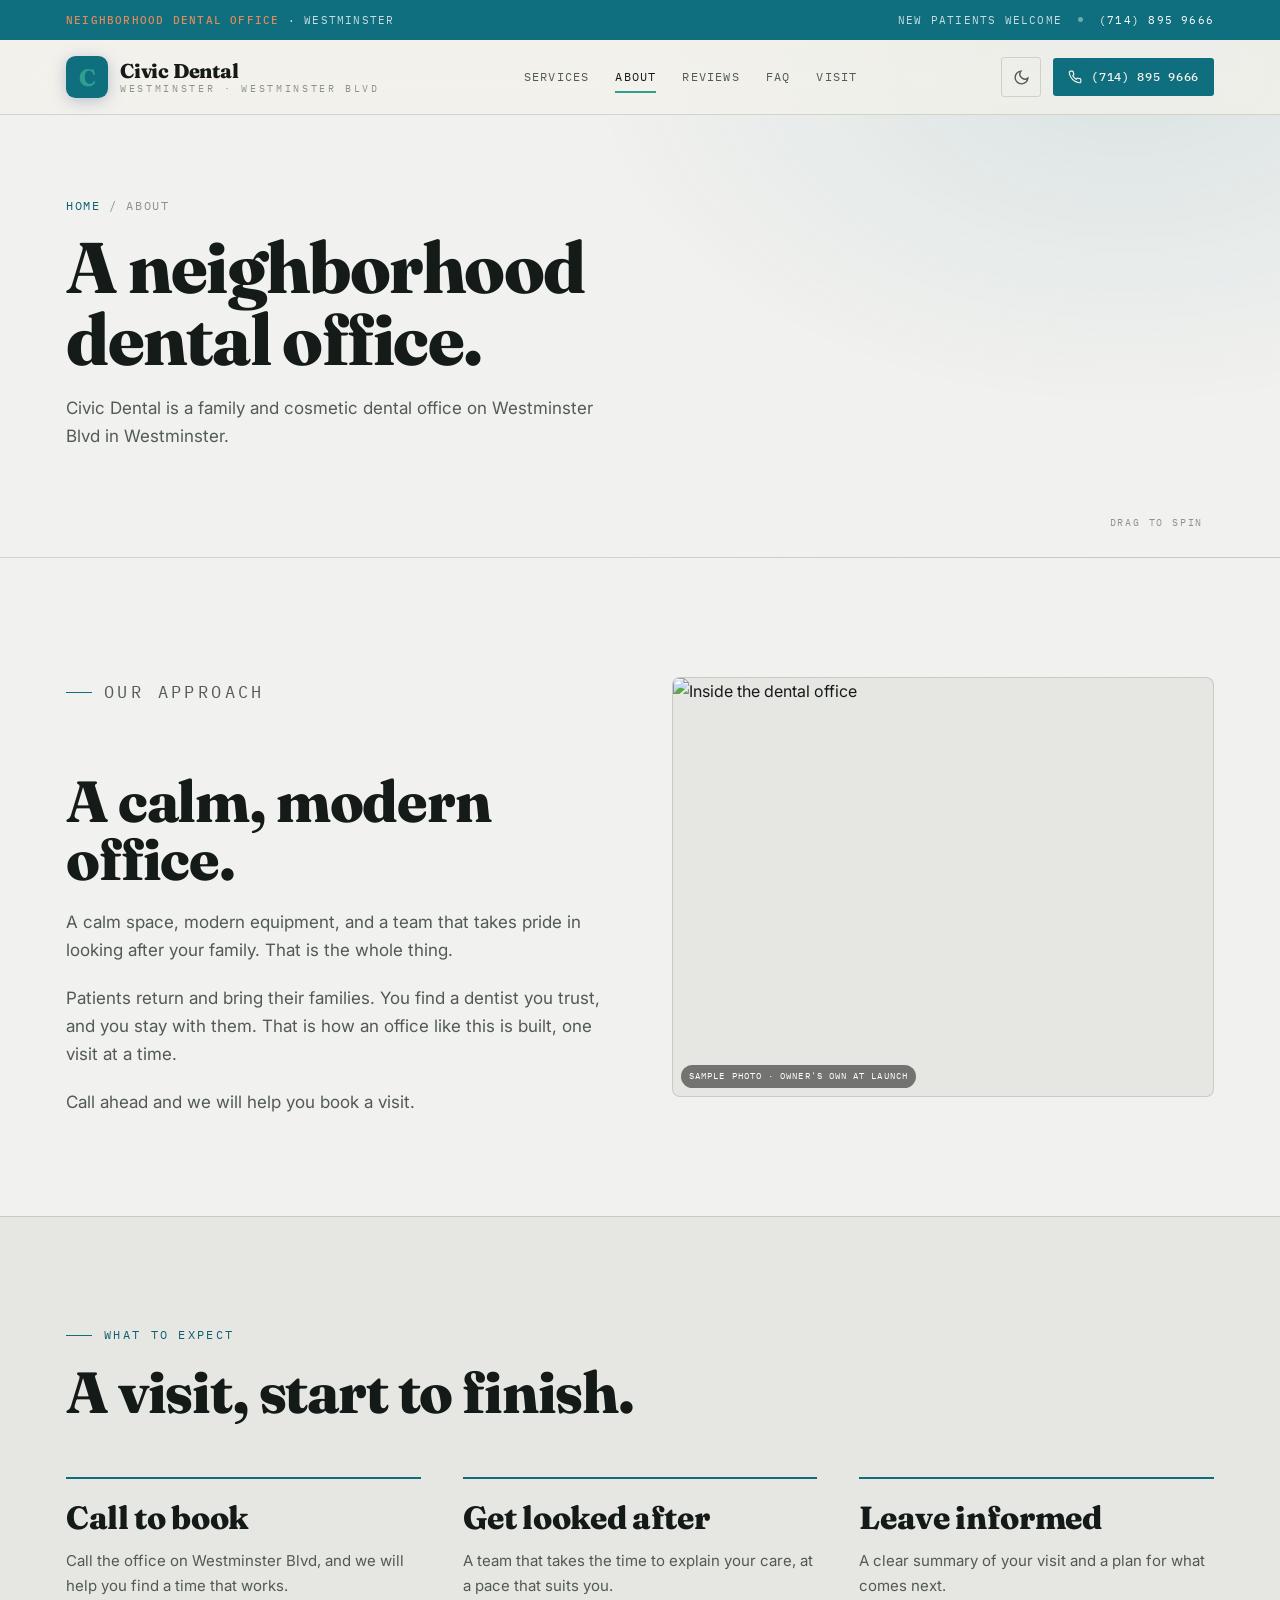
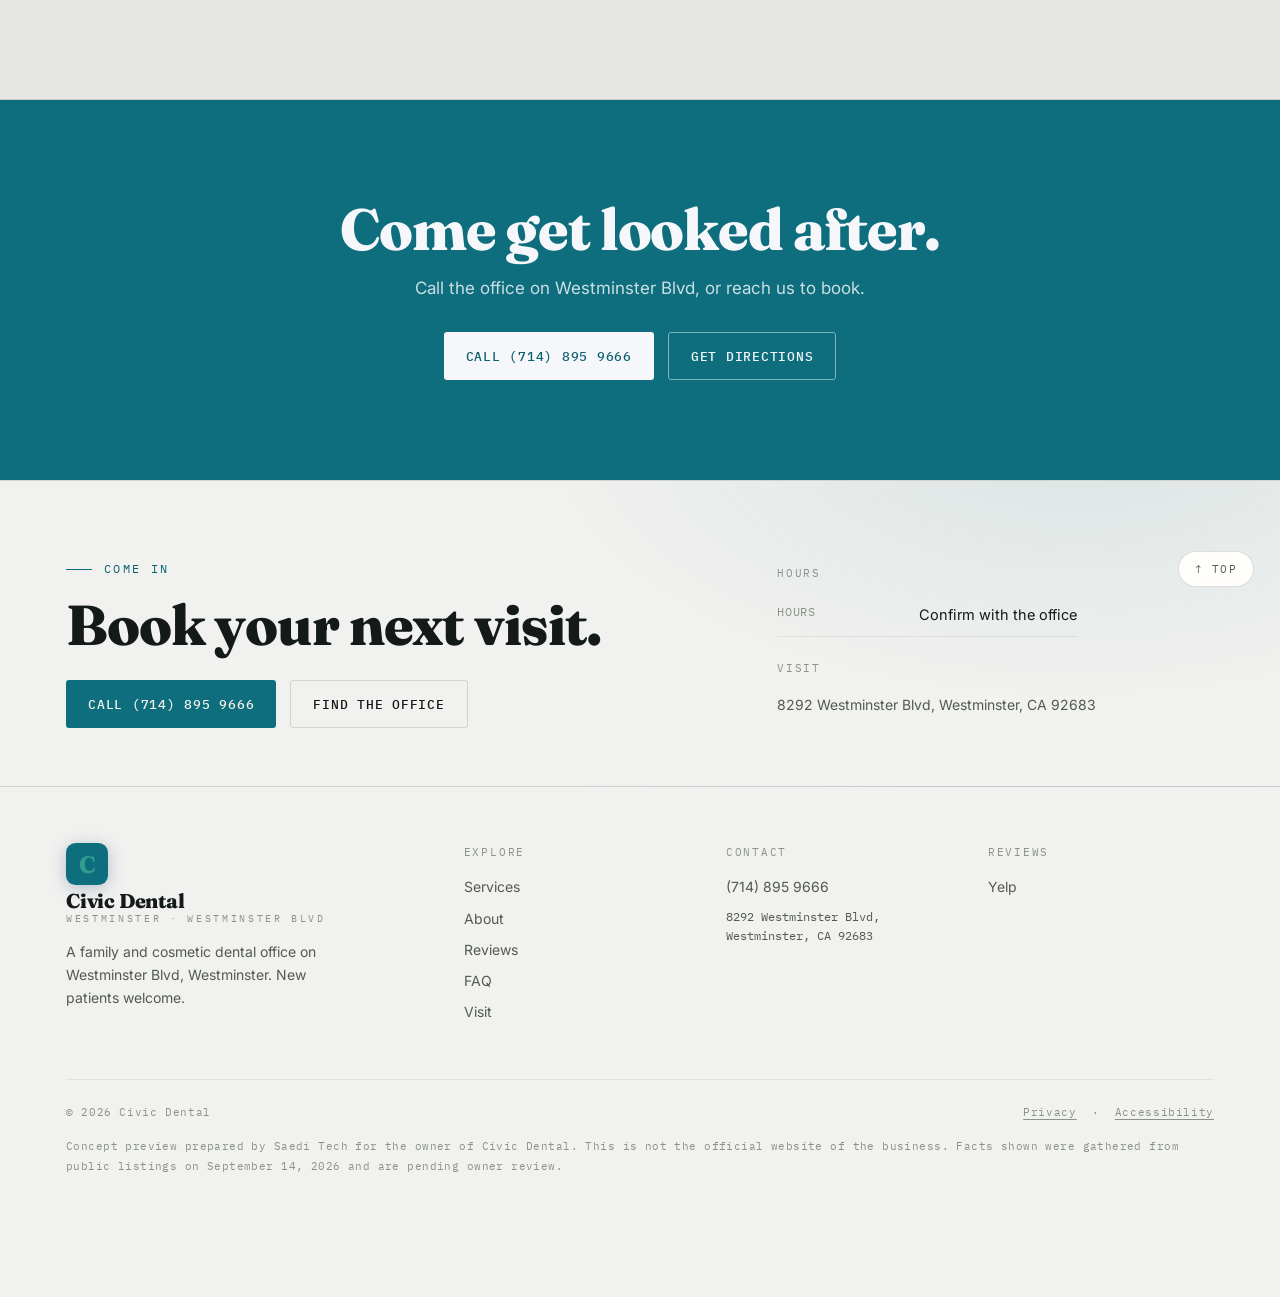
==== commit ed1cf819: "Fix 3D hero loading, page reveal, spread 3D across page, unique heroes, correct photos Co-Authored-B" ====
--- a/about.html
+++ b/about.html
@@ -40,7 +40,7 @@
 </div></section>
 <section class="band"><div class="wrap"><p class="kick up">What to expect</p><h2 class="up">A visit, start to finish.</h2><div class="whygrid"><div class="why up"><div class="big">Call to book</div><p>Call the office on Westminster Blvd, and we will help you find a time that works.</p></div><div class="why up"><div class="big">Get looked after</div><p>A team that takes the time to explain your care, at a pace that suits you.</p></div><div class="why up"><div class="big">Leave informed</div><p>A clear summary of your visit and a plan for what comes next.</p></div></div></div></section>
 <section class="ctaband"><div class="wrap"><h2 class="up">Come get looked after.</h2><p class="up">Call the office on Westminster Blvd, or reach us to book.</p><div class="cta up"><a class="btn btn-fill" href="tel:+17148959666">Call (714) 895 9666</a><a class="btn btn-line" href="visit.html">Get directions</a></div></div></section>
-</main><script type="module" src="assets/subhero3d-generic.js"></script><footer>
+</main><script type="module" src="assets/subhero3d-generic.js?v=2"></script><footer>
   <button class="backtop" id="backtop" aria-label="Back to top">↑ Top</button>
   <div class="foot-hero"><div class="wrap"><div class="foot-top">
     <div class="foot-cta"><p class="kick">Come in</p><h2>Book your next visit.</h2><div class="cta"><a class="btn btn-fill" href="tel:+17148959666">Call (714) 895 9666</a><a class="btn btn-line" href="visit.html">Find the office</a></div></div>
--- a/assets/site.css
+++ b/assets/site.css
@@ -372,3 +372,17 @@
 .show3d .o3 figcaption{display:flex;align-items:center;justify-content:space-between;padding:13px 17px;font-family:'IBM Plex Mono',monospace;font-size:12px;letter-spacing:.06em;text-transform:uppercase;border-top:1px solid var(--line);color:var(--text)}
 .show3d .o3 figcaption .drag{color:var(--faint);text-transform:none;letter-spacing:0;font-size:11px}
 @media(max-width:820px){.show3d .o3grid{grid-template-columns:1fr;gap:14px}.show3d .o3 canvas.obj3d{height:270px}}
+
+/* ---- distributed 3D moments (spread across page) ---- */
+.obj3dband{padding:66px 0;border-top:1px solid var(--line2)}
+.obj3dband .o3b{display:flex;gap:40px;align-items:center;flex-wrap:wrap}
+.obj3dband .o3b-art{flex:1 1 360px;background:radial-gradient(130% 120% at 50% 14%, color-mix(in srgb,var(--indigo) 13%, transparent), transparent 66%);border:1px solid var(--line);border-radius:22px;overflow:hidden;box-shadow:0 34px 70px -46px rgba(15,20,26,.5)}
+.obj3dband.alt .o3b-art{order:2}
+.obj3dband .o3b-copy{flex:1 1 320px}
+.obj3dband canvas.obj3d{display:block;width:100%;height:380px;cursor:grab;touch-action:none}
+.obj3dband canvas.obj3d:active{cursor:grabbing}
+.obj3dband .o3b-copy .kick{font-family:'IBM Plex Mono',monospace;font-size:12px;letter-spacing:.2em;text-transform:uppercase;color:var(--indigo-tx);margin-bottom:14px}
+.obj3dband .o3b-copy h2{font-size:clamp(26px,3.4vw,40px);letter-spacing:-.02em;line-height:1.04;margin-bottom:14px}
+.obj3dband .o3b-copy p{color:var(--muted);max-width:42ch;margin-bottom:16px}
+.obj3dband .o3b-copy .drag{display:inline-flex;align-items:center;gap:8px;font-family:'IBM Plex Mono',monospace;font-size:11.5px;letter-spacing:.06em;text-transform:uppercase;color:var(--faint);border:1px solid var(--line);border-radius:40px;padding:8px 14px}
+@media(max-width:820px){.obj3dband{padding:44px 0}.obj3dband .o3b-art{order:0!important;flex-basis:100%}.obj3dband canvas.obj3d{height:300px}}
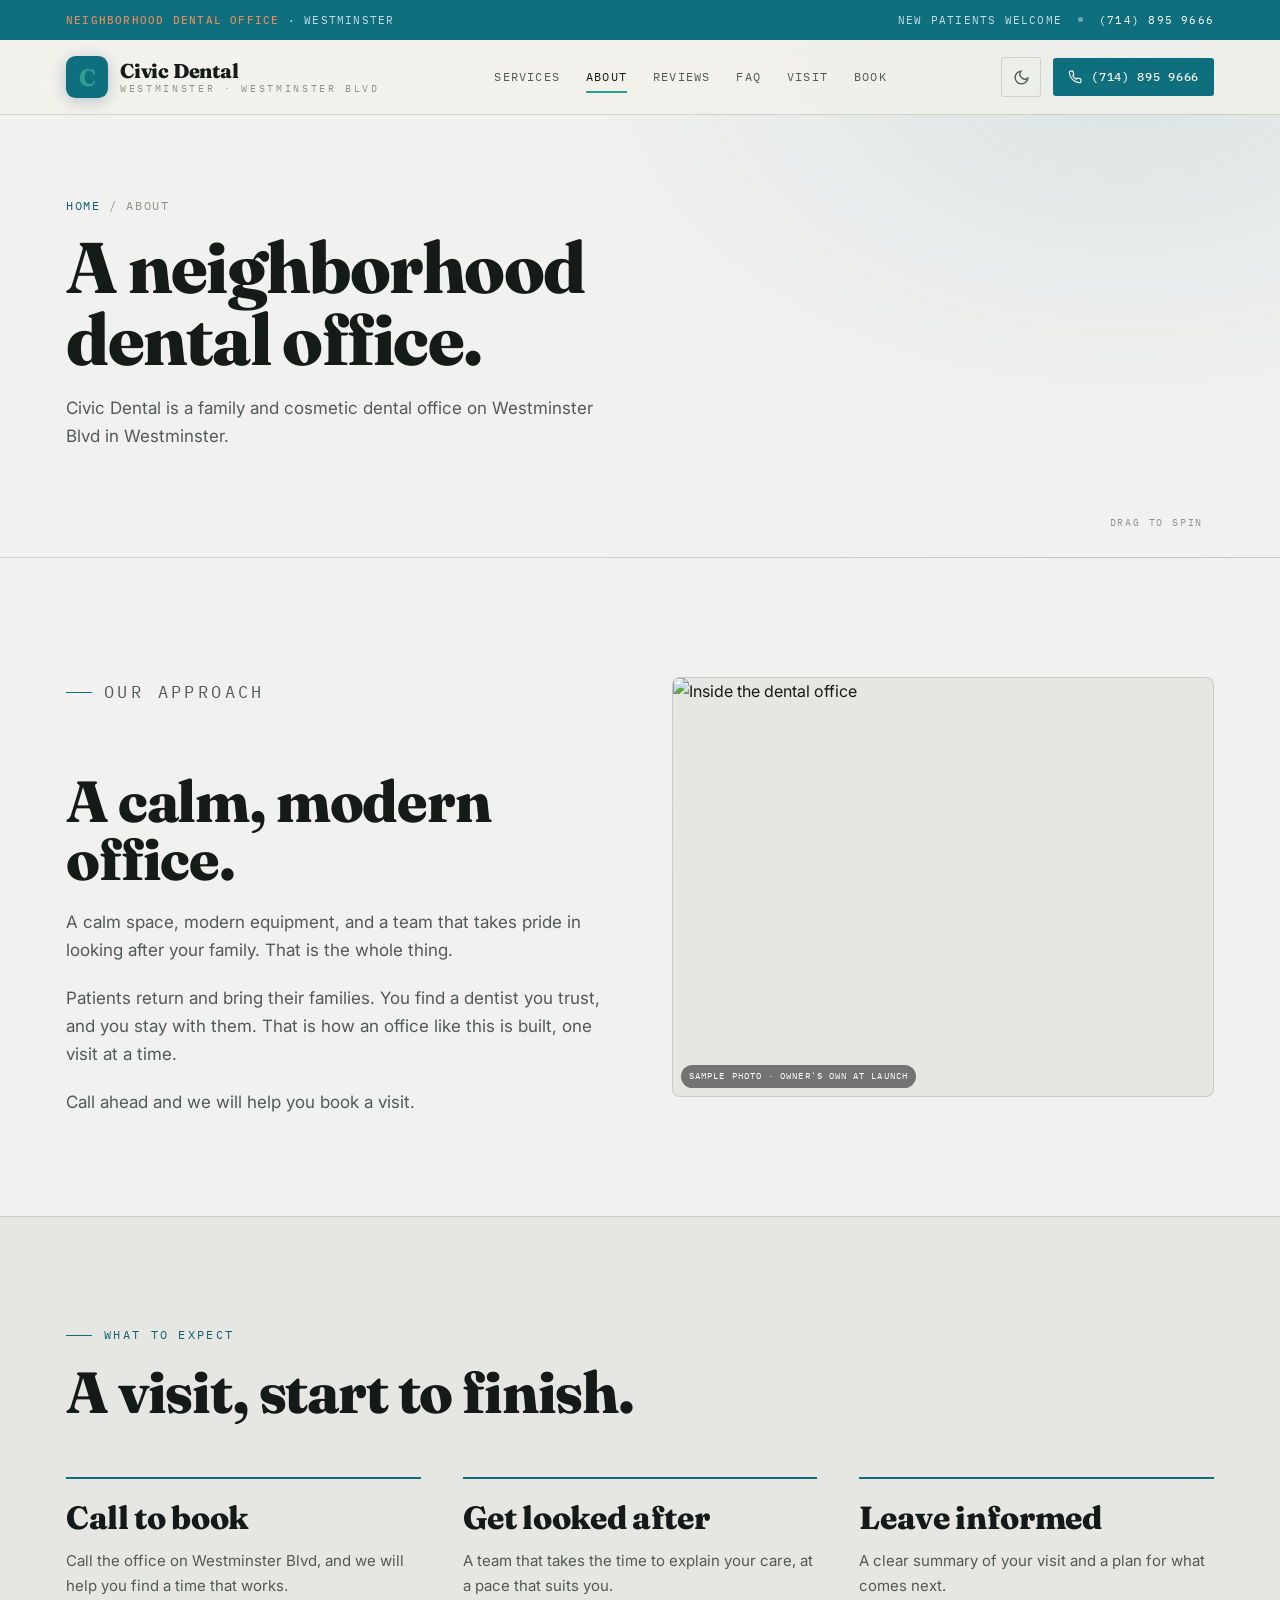
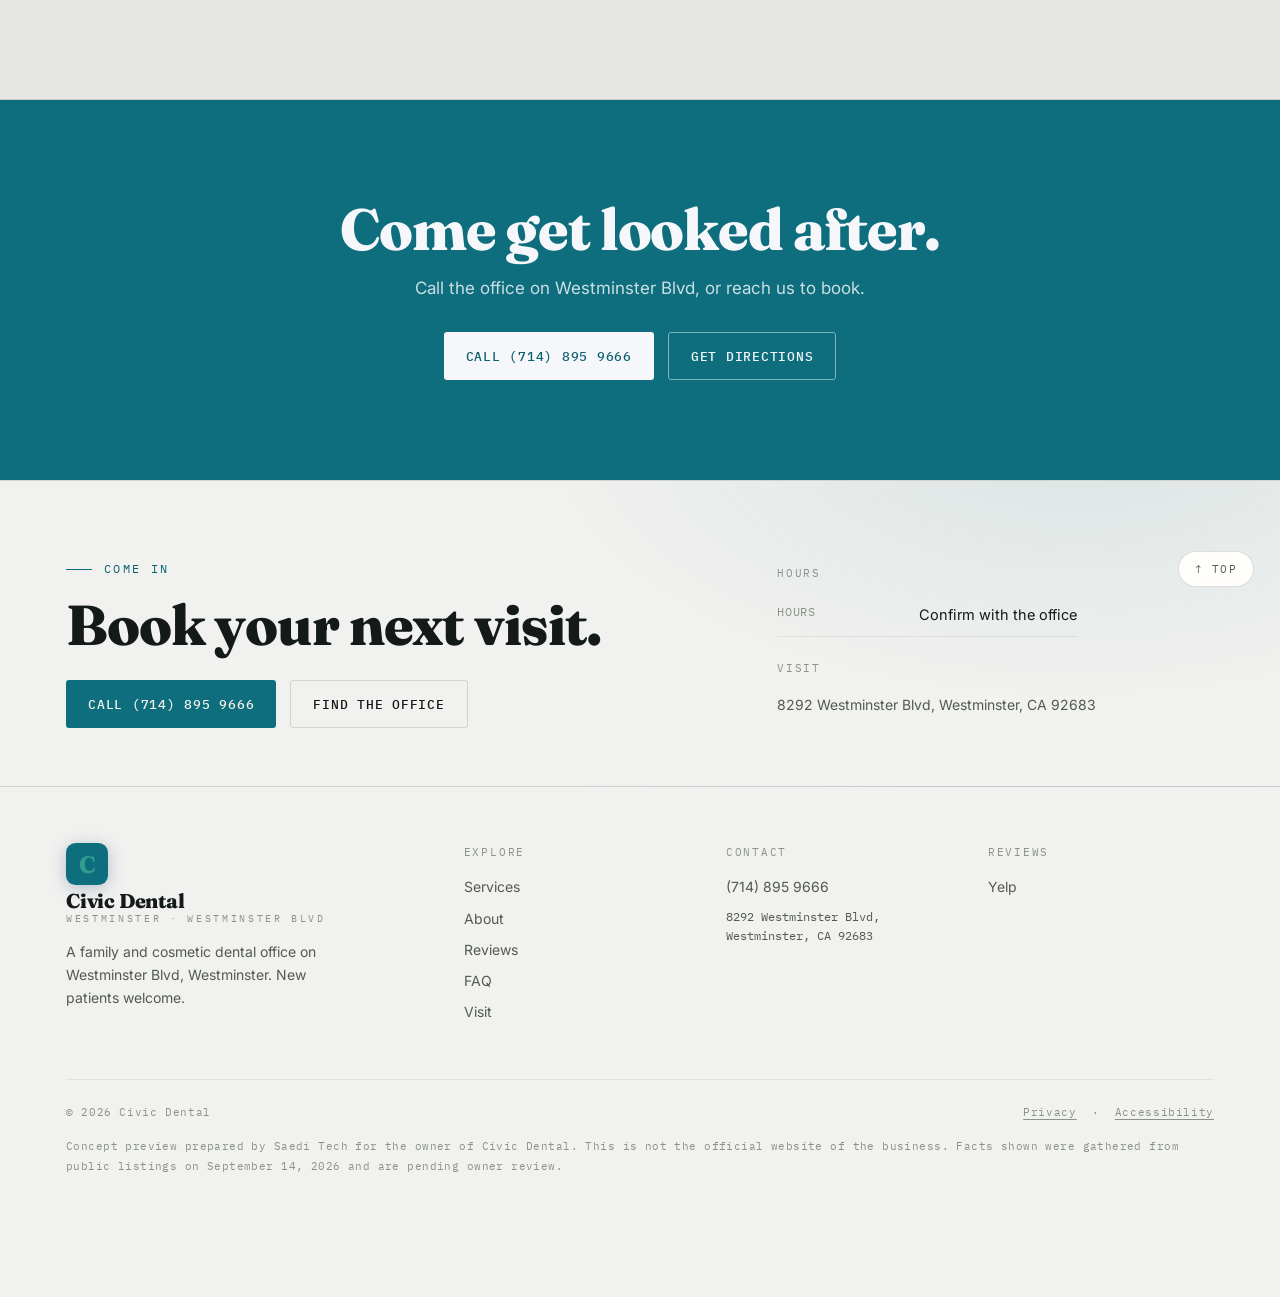
==== commit 28591588: "Fix 3D hero loading, page reveal, spread 3D across page, unique heroes, correct photos Co-Authored-B" ====
--- a/about.html
+++ b/about.html
@@ -20,7 +20,7 @@
 <nav class="top" aria-label="Main">
   <div class="wrap navin">
     <a class="logo" href="index.html" aria-label="Civic Dental, home"><svg class="emblem" viewBox="0 0 48 48" aria-hidden="true"><rect width="48" height="48" rx="11" fill="var(--indigo)"/><text x="24" y="34" font-size="27" text-anchor="middle" fill="var(--shu)" font-family="Fraunces,serif" font-weight="800">C</text></svg><span class="wm"><span class="n">Civic Dental</span><span class="s">Westminster · Westminster Blvd</span></span></a>
-    <div class="navlinks"><a href="services.html">Services</a><a href="about.html" aria-current="page">About</a><a href="reviews.html">Reviews</a><a href="faq.html">FAQ</a><a href="visit.html">Visit</a></div>
+    <div class="navlinks"><a href="services.html">Services</a><a href="about.html" aria-current="page">About</a><a href="reviews.html">Reviews</a><a href="faq.html">FAQ</a><a href="visit.html">Visit</a><a href="index.html#book">Book</a></div>
     <div class="navright">
       <button class="tgl" id="themeTgl" aria-label="Switch between day and night theme" aria-pressed="false"><svg id="icMoon" viewBox="0 0 24 24" fill="none" stroke="currentColor" stroke-width="2" stroke-linecap="round"><path d="M21 12.8A9 9 0 1 1 11.2 3a7 7 0 0 0 9.8 9.8z"/></svg><svg id="icSun" viewBox="0 0 24 24" fill="none" stroke="currentColor" stroke-width="2" stroke-linecap="round" style="display:none"><circle cx="12" cy="12" r="4"/><path d="M12 2v2M12 20v2M4.9 4.9l1.4 1.4M17.7 17.7l1.4 1.4M2 12h2M20 12h2M4.9 19.1l1.4-1.4M17.7 6.3l1.4-1.4"/></svg></button>
       <a class="btn btn-fill btn-sm" href="tel:+17148959666"><svg width="14" height="14" viewBox="0 0 24 24" fill="none" stroke="currentColor" stroke-width="2" stroke-linecap="round" aria-hidden="true"><path d="M22 16.9v3a2 2 0 0 1-2.2 2 19.8 19.8 0 0 1-8.6-3 19.5 19.5 0 0 1-6-6 19.8 19.8 0 0 1-3-8.7A2 2 0 0 1 4.1 2h3a2 2 0 0 1 2 1.7c.13 1 .36 1.9.7 2.8a2 2 0 0 1-.45 2.1L8.1 9.9a16 16 0 0 0 6 6l1.3-1.3a2 2 0 0 1 2.1-.45c.9.34 1.8.57 2.8.7A2 2 0 0 1 22 16.9z"/></svg><span class="lbl">(714) 895 9666</span></a>
--- a/assets/site.css
+++ b/assets/site.css
@@ -386,3 +386,28 @@
 .obj3dband .o3b-copy p{color:var(--muted);max-width:42ch;margin-bottom:16px}
 .obj3dband .o3b-copy .drag{display:inline-flex;align-items:center;gap:8px;font-family:'IBM Plex Mono',monospace;font-size:11.5px;letter-spacing:.06em;text-transform:uppercase;color:var(--faint);border:1px solid var(--line);border-radius:40px;padding:8px 14px}
 @media(max-width:820px){.obj3dband{padding:44px 0}.obj3dband .o3b-art{order:0!important;flex-basis:100%}.obj3dband canvas.obj3d{height:300px}}
+
+/* ---- booking ---- */
+.bookband{padding:78px 0;background:var(--card2);border-top:1px solid var(--line);border-bottom:1px solid var(--line)}
+.bookband .bookgrid{display:grid;grid-template-columns:1fr 1fr;gap:46px;align-items:start}
+.bookband .bookfacts{margin-top:22px;display:flex;flex-direction:column;gap:9px;color:var(--muted);font-size:14px}
+.bookband .bookfacts b{color:var(--text);font-weight:600}
+.bookform{background:var(--card);border:1px solid var(--line);border-radius:22px;padding:28px;display:flex;flex-direction:column;gap:15px;box-shadow:0 34px 70px -48px rgba(15,20,26,.45);position:relative}
+.bookform label{display:flex;flex-direction:column;gap:6px;font-size:12.5px;font-weight:600;letter-spacing:.02em;color:var(--text)}
+.bookform input,.bookform select{font:inherit;font-weight:400;padding:12px 14px;border:1px solid var(--line);border-radius:11px;background:var(--bg);color:var(--text)}
+.bookform input:focus,.bookform select:focus{outline:2px solid var(--indigo);outline-offset:1px}
+.bookform .hp{position:absolute;left:-9999px;width:1px;height:1px;overflow:hidden}
+.bookform button{margin-top:4px}
+.bookform .bookmini{font-size:12px;color:var(--faint);margin:0;text-align:center}
+.form-done{text-align:center;padding:26px 10px}
+.form-done .ok{width:54px;height:54px;border-radius:50%;background:var(--indigo);color:var(--btn-tx);display:grid;place-items:center;font-size:27px;margin:0 auto 14px}
+.form-done h3{margin-bottom:8px}.form-done p{color:var(--muted);font-size:14px}
+@media(max-width:820px){.bookband .bookgrid{grid-template-columns:1fr;gap:28px}}
+
+/* ---- hero layout + background variants (diversify) ---- */
+.hero.hl-left .hero-copy{margin-left:auto;margin-right:0}
+.hero.hl-left .callouts{left:auto;right:26px}
+.hero.hb-2 .hero-bg{background:radial-gradient(52% 48% at 18% 26%,var(--hero-a),transparent 70%),radial-gradient(46% 42% at 90% 88%,var(--hero-b),transparent 70%),var(--bg)}
+.hero.hb-3 .hero-bg{background:linear-gradient(125deg,var(--hero-a),transparent 52%),radial-gradient(48% 58% at 86% 16%,var(--hero-b),transparent 72%),var(--bg)}
+.hero.hb-grid .hero-bg{background-image:radial-gradient(58% 52% at 72% 36%,var(--hero-a),transparent 70%),linear-gradient(var(--line2) 1px,transparent 1px),linear-gradient(90deg,var(--line2) 1px,transparent 1px);background-size:auto,46px 46px,46px 46px;background-color:var(--bg)}
+.hero.hb-diag .hero-bg{background:repeating-linear-gradient(45deg,var(--hero-a) 0,var(--hero-a) 2px,transparent 2px,transparent 26px),radial-gradient(50% 52% at 18% 82%,var(--hero-b),transparent 72%),var(--bg)}
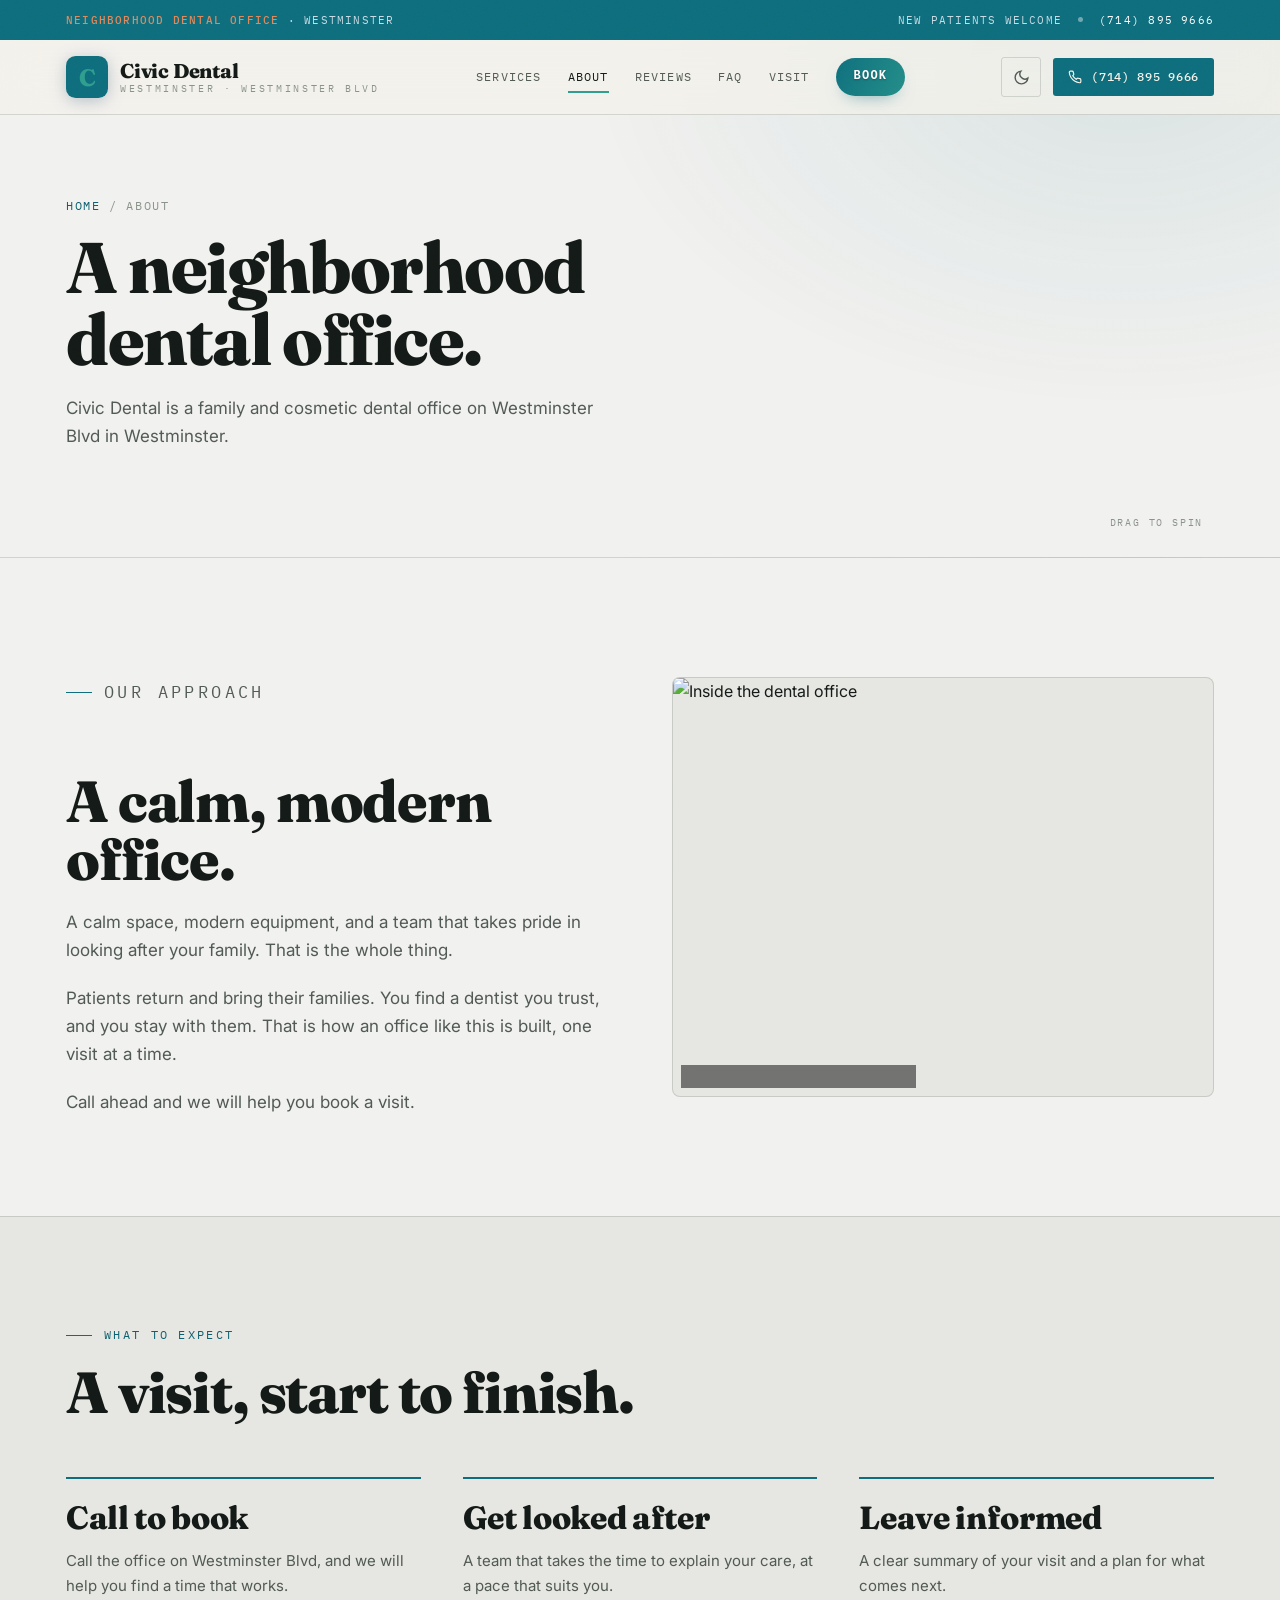
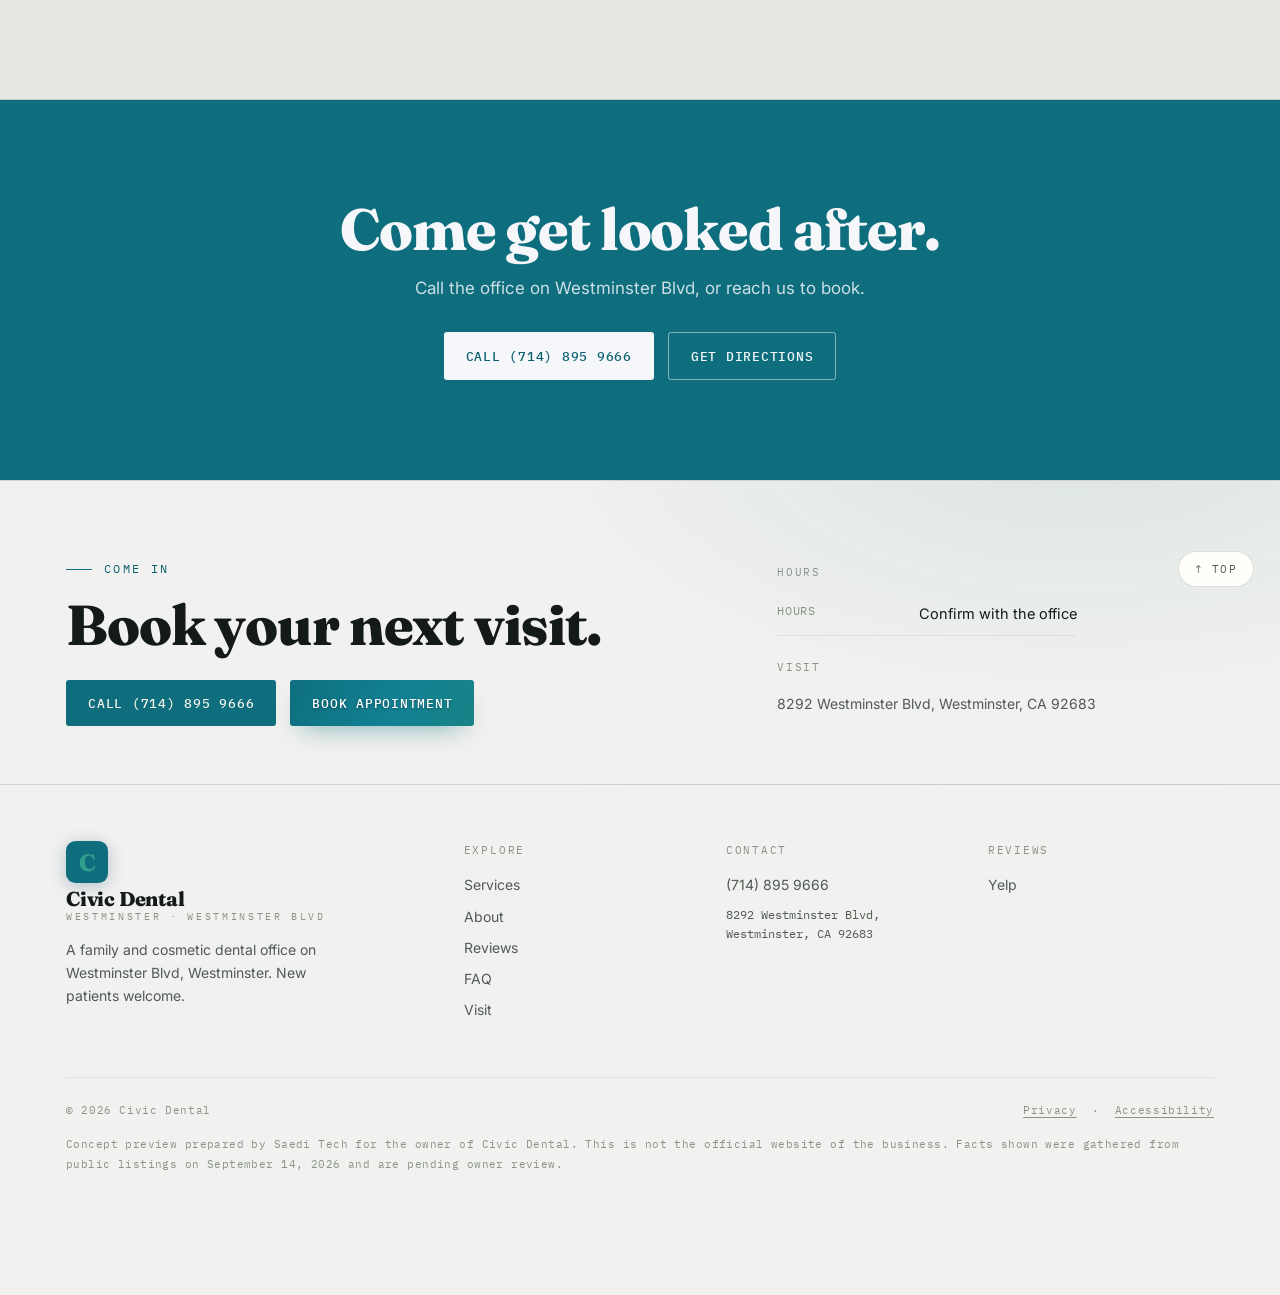
==== commit dd8bc5bb: "Fix 3D hero loading, page reveal, spread 3D across page, unique heroes, correct photos Co-Authored-B" ====
--- a/about.html
+++ b/about.html
@@ -40,10 +40,10 @@
 </div></section>
 <section class="band"><div class="wrap"><p class="kick up">What to expect</p><h2 class="up">A visit, start to finish.</h2><div class="whygrid"><div class="why up"><div class="big">Call to book</div><p>Call the office on Westminster Blvd, and we will help you find a time that works.</p></div><div class="why up"><div class="big">Get looked after</div><p>A team that takes the time to explain your care, at a pace that suits you.</p></div><div class="why up"><div class="big">Leave informed</div><p>A clear summary of your visit and a plan for what comes next.</p></div></div></div></section>
 <section class="ctaband"><div class="wrap"><h2 class="up">Come get looked after.</h2><p class="up">Call the office on Westminster Blvd, or reach us to book.</p><div class="cta up"><a class="btn btn-fill" href="tel:+17148959666">Call (714) 895 9666</a><a class="btn btn-line" href="visit.html">Get directions</a></div></div></section>
-</main><script type="module" src="assets/subhero3d-generic.js?v=2"></script><footer>
+</main><script type="module" src="assets/subhero3d-generic.js?v=3"></script><footer>
   <button class="backtop" id="backtop" aria-label="Back to top">↑ Top</button>
   <div class="foot-hero"><div class="wrap"><div class="foot-top">
-    <div class="foot-cta"><p class="kick">Come in</p><h2>Book your next visit.</h2><div class="cta"><a class="btn btn-fill" href="tel:+17148959666">Call (714) 895 9666</a><a class="btn btn-line" href="visit.html">Find the office</a></div></div>
+    <div class="foot-cta"><p class="kick">Come in</p><h2>Book your next visit.</h2><div class="cta"><a class="btn btn-fill" href="tel:+17148959666">Call (714) 895 9666</a><a class="btn btn-book" href="index.html#book">Book appointment</a></div></div>
     <div class="foot-hours"><p class="ft">Hours</p><div class="hrow"><span>Hours</span><span>Confirm with the office</span></div><p class="ft" style="margin-top:22px">Visit</p><p class="addr">8292 Westminster Blvd, Westminster, CA 92683</p></div>
   </div></div></div>
   <div class="wrap foot-main">
--- a/assets/site.css
+++ b/assets/site.css
@@ -84,7 +84,7 @@
 header.hero{position:relative;min-height:100svh;overflow:hidden}
 .sticky{position:relative;min-height:100svh;overflow:hidden;display:flex;align-items:center;padding:90px 0 44px}
 /* scroll-driven exploded 3D hero */
-header.hero.scroll3d{height:340vh;min-height:0}
+header.hero.scroll3d{height:340vh;min-height:0;overflow:visible}
 header.hero.scroll3d .sticky{position:sticky;top:0;height:100svh;min-height:0;padding:0}
 .callouts{position:absolute;z-index:2;top:50%;left:26px;transform:translateY(-50%);max-width:360px;opacity:0;pointer-events:none;will-change:opacity}
 .callouts h3{font-family:'Fraunces',sans-serif;font-weight:800;font-size:clamp(26px,3.2vw,40px);letter-spacing:-.02em;line-height:1.02;margin-bottom:18px}
@@ -411,3 +411,23 @@
 .hero.hb-3 .hero-bg{background:linear-gradient(125deg,var(--hero-a),transparent 52%),radial-gradient(48% 58% at 86% 16%,var(--hero-b),transparent 72%),var(--bg)}
 .hero.hb-grid .hero-bg{background-image:radial-gradient(58% 52% at 72% 36%,var(--hero-a),transparent 70%),linear-gradient(var(--line2) 1px,transparent 1px),linear-gradient(90deg,var(--line2) 1px,transparent 1px);background-size:auto,46px 46px,46px 46px;background-color:var(--bg)}
 .hero.hb-diag .hero-bg{background:repeating-linear-gradient(45deg,var(--hero-a) 0,var(--hero-a) 2px,transparent 2px,transparent 26px),radial-gradient(50% 52% at 18% 82%,var(--hero-b),transparent 72%),var(--bg)}
+
+/* ---- vibrant booking button (mix of both brand colors) ---- */
+.btn-book{background:linear-gradient(115deg,var(--indigo) 0%,var(--indigo-2) 40%,var(--shu-tx) 100%);color:#fff;border:none;background-size:150% 150%;background-position:0% 50%;text-shadow:0 1px 3px rgba(0,0,0,.38);box-shadow:0 12px 26px -12px color-mix(in srgb,var(--indigo) 55%,transparent);transition:background-position .55s var(--ease),transform .2s,box-shadow .3s,filter .3s}
+.btn-book:hover{background-position:100% 50%;transform:translateY(-1px);box-shadow:0 18px 32px -12px color-mix(in srgb,var(--indigo) 62%,transparent)}
+.btn-book:active{transform:translateY(0)}
+.navlinks a[href$="#book"],.navlinks a[href$="#book"]:hover{color:var(--shu-tx);font-weight:600}
+
+/* ---- hero overlap fix: reserve header space + fit tall headlines (desktop) ---- */
+@media (min-width:941px){
+  header.hero.scroll3d .sticky{padding:126px 0 64px !important;align-items:center}
+  header.hero.scroll3d h1{font-size:clamp(44px,5.6vw,74px)}
+  .callouts{top:calc(50% + 30px)}
+}
+
+/* ---- prominent animated Book pill in header nav ---- */
+.navlinks a[href$="#book"]{background:linear-gradient(115deg,var(--indigo),var(--shu));color:#fff !important;padding:9px 18px;border-radius:40px;text-shadow:0 1px 2px rgba(0,0,0,.3);box-shadow:0 8px 18px -9px color-mix(in srgb,var(--indigo) 55%,transparent);background-size:160% 160%;background-position:0% 50%;transition:background-position .55s var(--ease),transform .2s,box-shadow .3s}
+.navlinks a[href$="#book"]:hover{background-position:100% 50%;transform:translateY(-1px);box-shadow:0 12px 22px -9px color-mix(in srgb,var(--indigo) 62%,transparent)}
+.navlinks a[href$="#book"]::after{display:none !important}
+/* ---- footer reveal + CTA polish ---- */
+.foot-hero .foot-cta h2{transition:transform .7s var(--ease),opacity .7s var(--ease)}
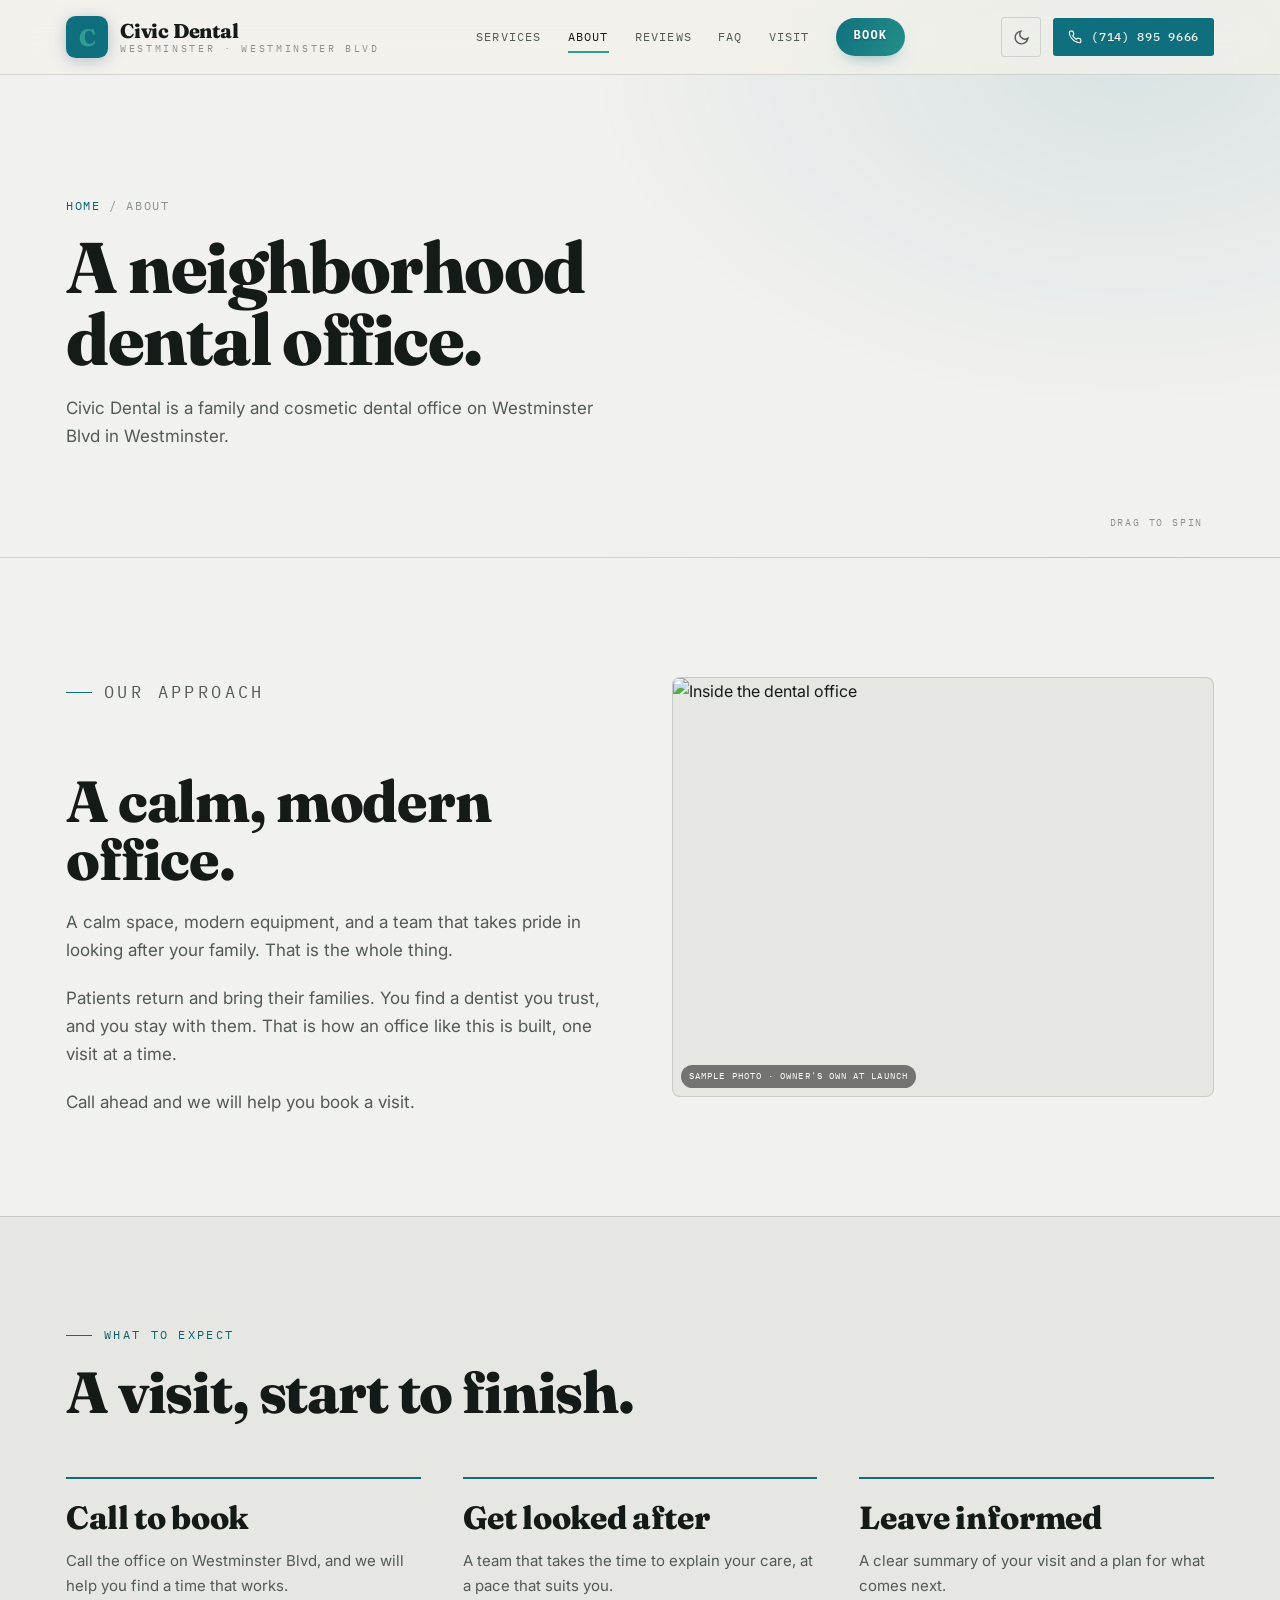
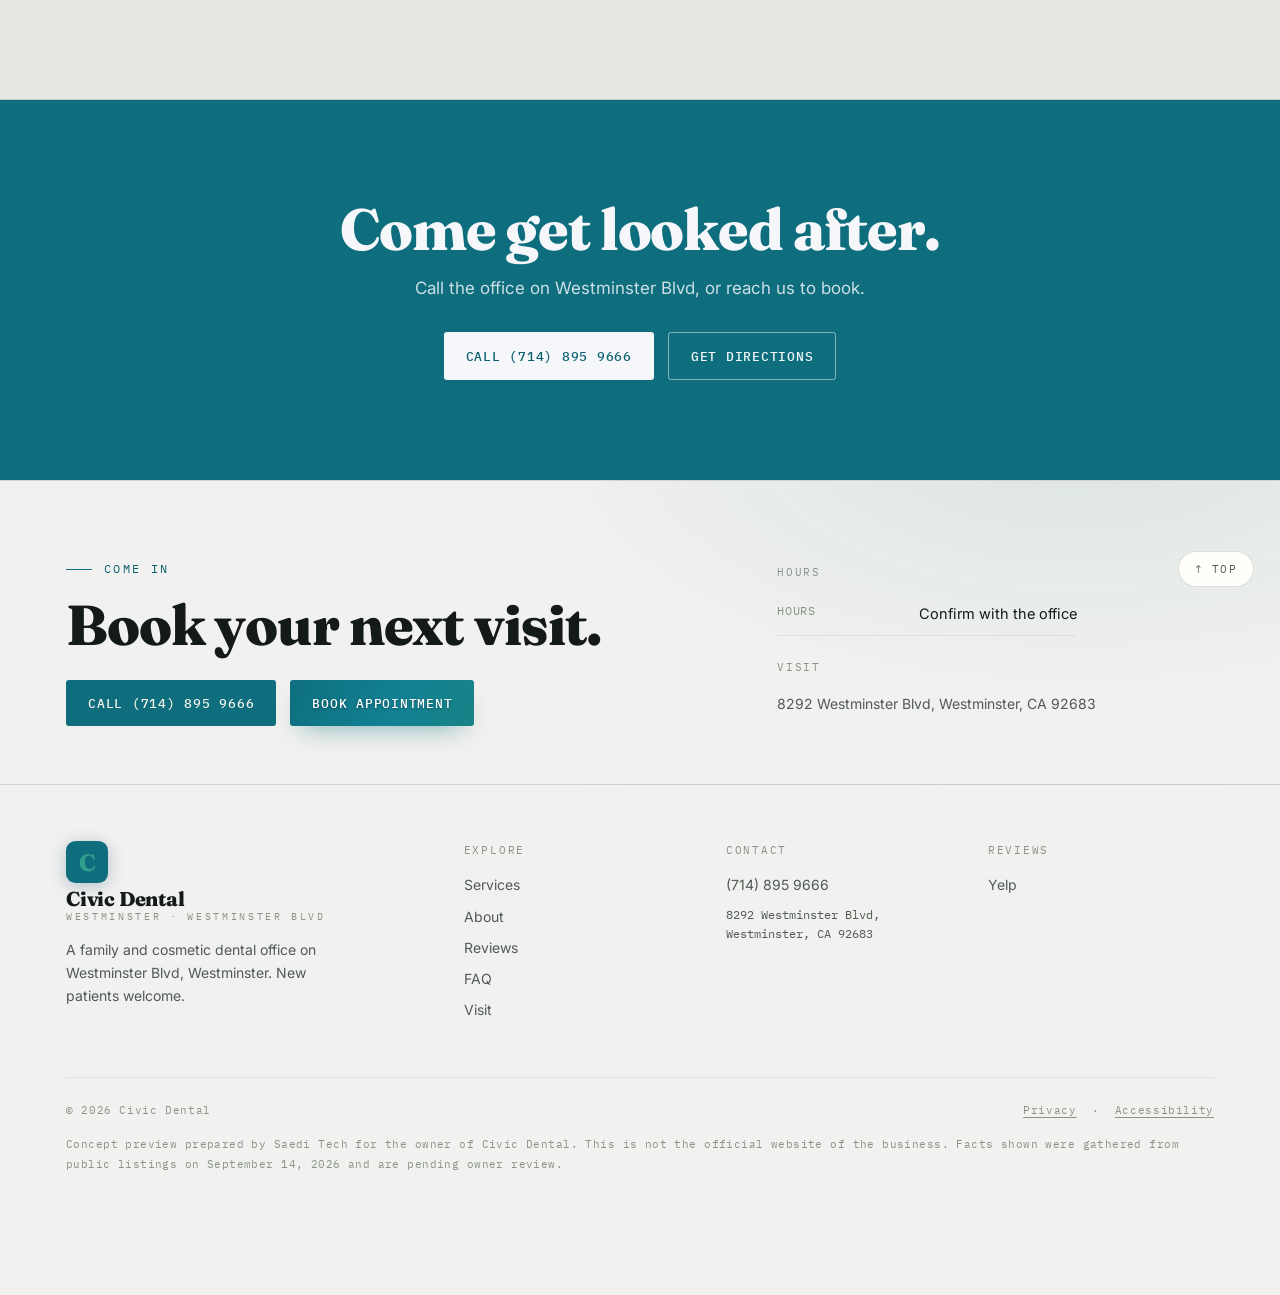
==== commit 29541821: "Fix 3D hero loading, page reveal, spread 3D across page, unique heroes, correct photos Co-Authored-B" ====
--- a/about.html
+++ b/about.html
@@ -16,7 +16,7 @@
 </head>
 <body>
 <a class="skip" href="#main">Skip to content</a>
-<header class="sitehead" id="sitehead"><div class="topbar"><div class="wrap tbin"><span class="tb-l"><b>Neighborhood dental office</b> · Westminster</span><span class="tb-r"><span>New patients welcome</span><span class="dot2"></span><a href="tel:+17148959666">(714) 895 9666</a></span></div></div>
+<header class="sitehead" id="sitehead">
 <nav class="top" aria-label="Main">
   <div class="wrap navin">
     <a class="logo" href="index.html" aria-label="Civic Dental, home"><svg class="emblem" viewBox="0 0 48 48" aria-hidden="true"><rect width="48" height="48" rx="11" fill="var(--indigo)"/><text x="24" y="34" font-size="27" text-anchor="middle" fill="var(--shu)" font-family="Fraunces,serif" font-weight="800">C</text></svg><span class="wm"><span class="n">Civic Dental</span><span class="s">Westminster · Westminster Blvd</span></span></a>
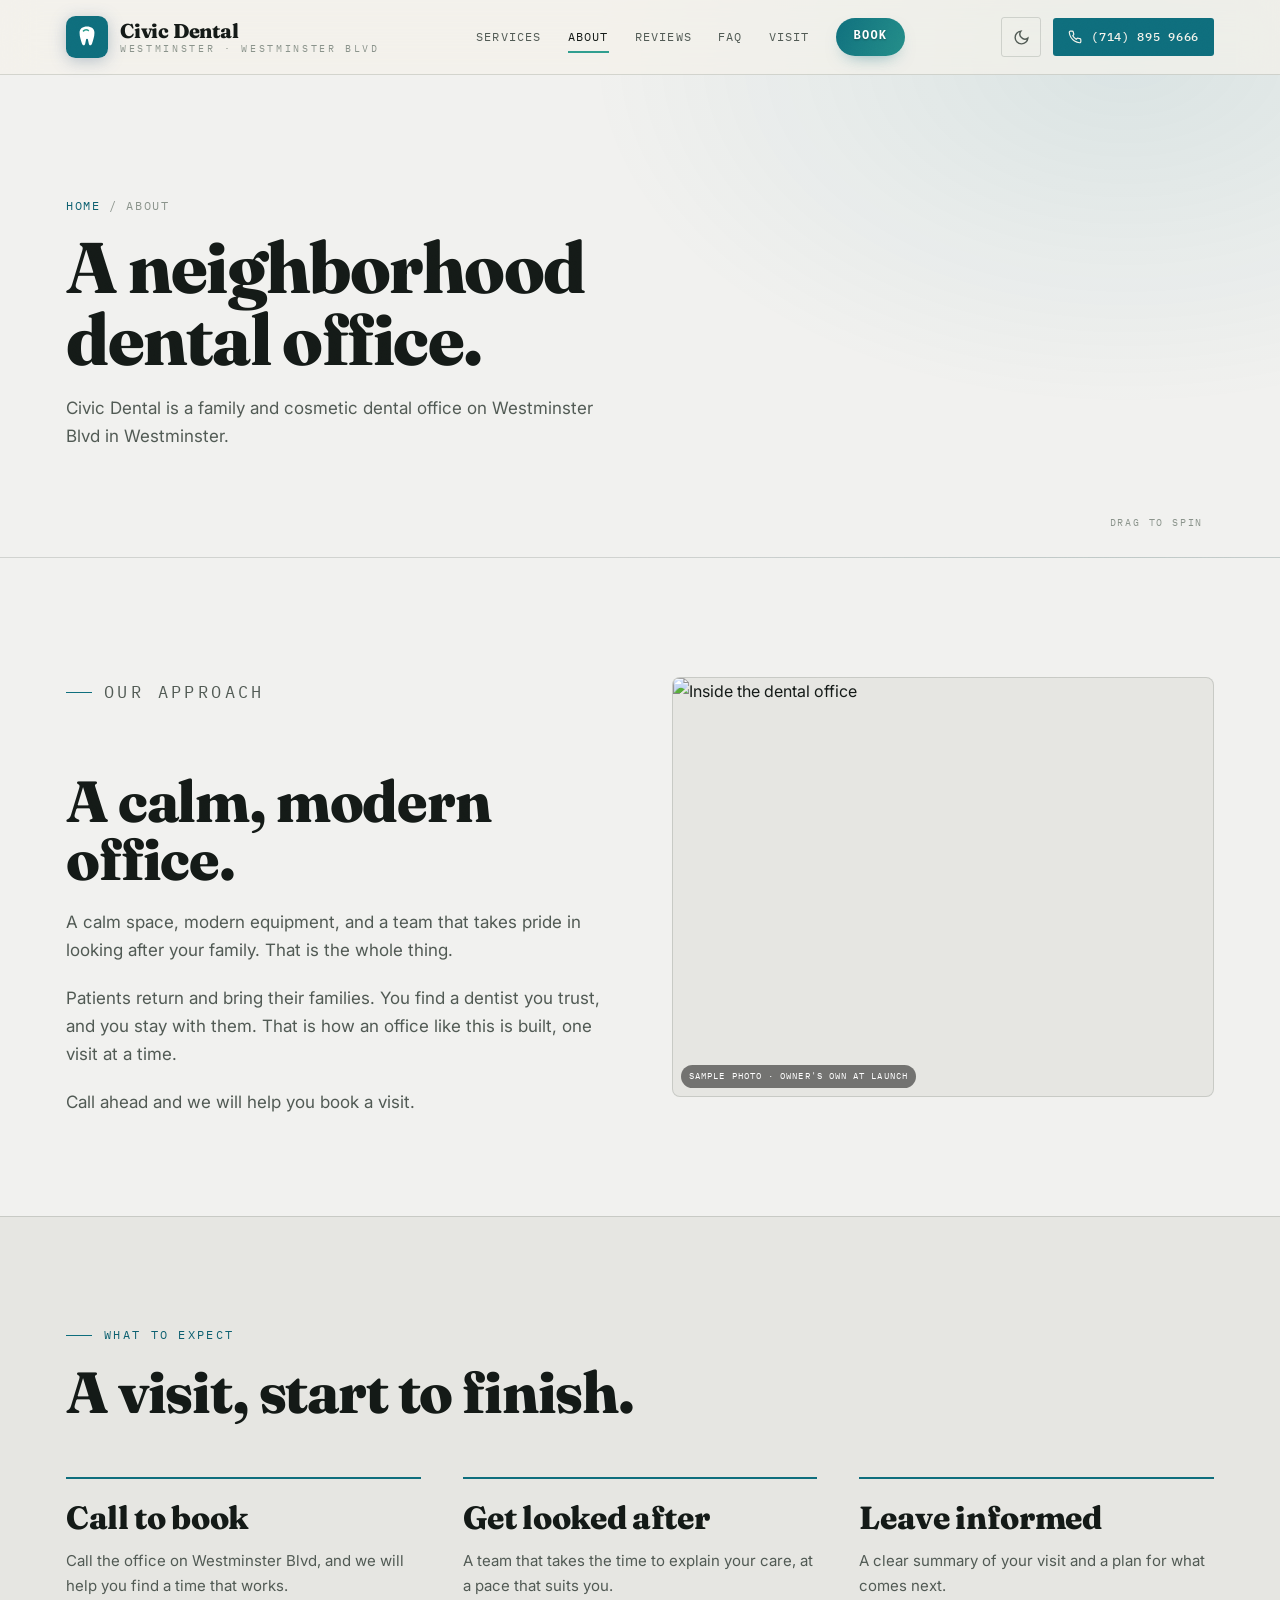
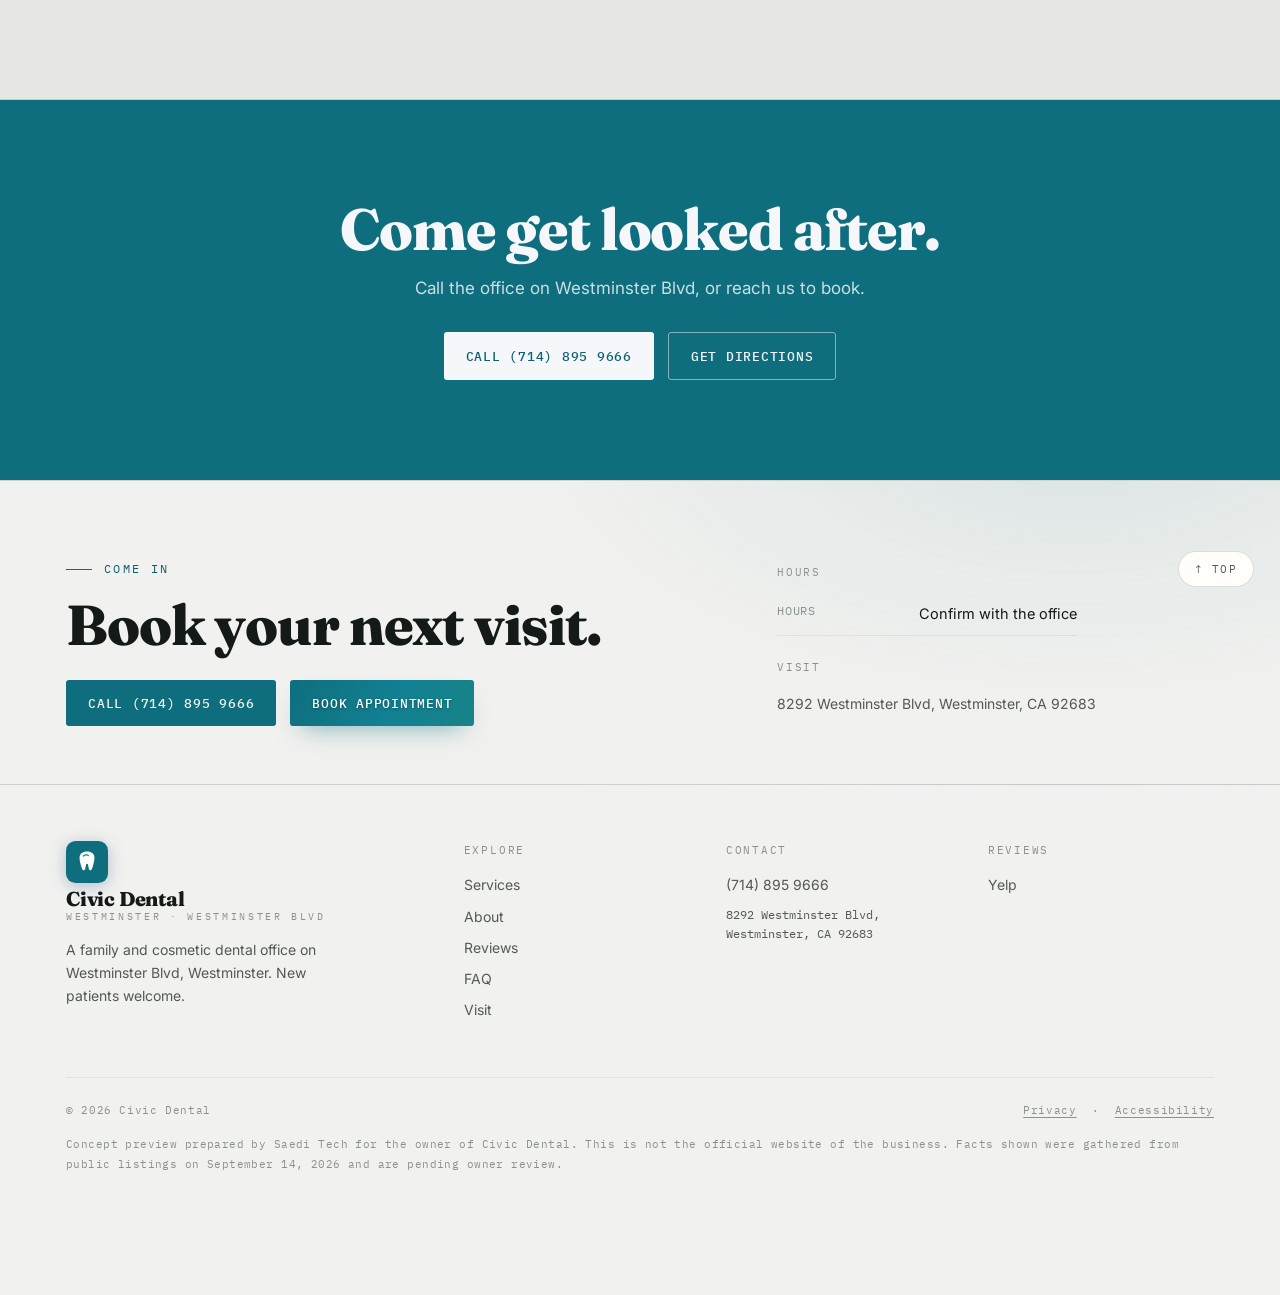
==== commit e1c82071: "Add bespoke business logo (header, footer, favicon)" ====
--- a/about.html
+++ b/about.html
@@ -7,7 +7,7 @@
 <title>About · Civic Dental</title>
 <meta name="description" content="About Civic Dental, a family and cosmetic dental office in Westminster. New patients welcome." />
 <meta property="og:title" content="About · Civic Dental" /><meta property="og:type" content="website" />
-<link rel="icon" href="data:image/svg+xml,%3Csvg xmlns='http://www.w3.org/2000/svg' viewBox='0 0 32 32'%3E%3Crect width='32' height='32' rx='7' fill='%230e6e7d'/%3E%3Cpath d='M16 8c-4-3-9 0-9 6 0 5 2 11 4 11s2-4 5-4 3 4 5 4 4-6 4-11c0-6-5-9-9-6z' fill='%23fff'/%3E%3C/svg%3E">
+<link rel="icon" href="data:image/svg+xml,%3Csvg xmlns='http://www.w3.org/2000/svg' viewBox='0 0 48 48'%3E%3Crect width='48' height='48' rx='11' fill='%230e6e7d'/%3E%3Cpath d='M24 12 C19 12 15.5 14.6 15.5 19 C15.5 24 17 27 18.2 31.4 C18.9 34 21.4 34.4 22 31.4 L23 26.6 C23.2 25.7 24.8 25.7 25 26.6 L26 31.4 C26.6 34.4 29.1 34 29.8 31.4 C31 27 32.5 24 32.5 19 C32.5 14.6 29 12 24 12 Z' fill='%23fff'/%3E%3Cpath d='M20 17 C21.6 15.4 24.2 15.4 25.6 16.6' fill='none' stroke='%232f9e8f' stroke-width='1.8' stroke-linecap='round'/%3E%3C/svg%3E">
 <link rel="preconnect" href="https://fonts.googleapis.com"><link rel="preconnect" href="https://fonts.gstatic.com" crossorigin>
 <link href="https://fonts.googleapis.com/css2?family=Fraunces:opsz,wght@9..144,600;9..144,700;9..144,800&family=Inter:wght@400;500;600&family=IBM+Plex+Mono:wght@400;500&display=swap" rel="stylesheet">
 <link rel="stylesheet" href="assets/site.css">
@@ -19,7 +19,7 @@
 <header class="sitehead" id="sitehead">
 <nav class="top" aria-label="Main">
   <div class="wrap navin">
-    <a class="logo" href="index.html" aria-label="Civic Dental, home"><svg class="emblem" viewBox="0 0 48 48" aria-hidden="true"><rect width="48" height="48" rx="11" fill="var(--indigo)"/><text x="24" y="34" font-size="27" text-anchor="middle" fill="var(--shu)" font-family="Fraunces,serif" font-weight="800">C</text></svg><span class="wm"><span class="n">Civic Dental</span><span class="s">Westminster · Westminster Blvd</span></span></a>
+    <a class="logo" href="index.html" aria-label="Civic Dental, home"><svg class="emblem" viewBox="0 0 48 48" aria-hidden="true"><rect width="48" height="48" rx="11" fill="var(--indigo)"/><path d='M24 12 C19 12 15.5 14.6 15.5 19 C15.5 24 17 27 18.2 31.4 C18.9 34 21.4 34.4 22 31.4 L23 26.6 C23.2 25.7 24.8 25.7 25 26.6 L26 31.4 C26.6 34.4 29.1 34 29.8 31.4 C31 27 32.5 24 32.5 19 C32.5 14.6 29 12 24 12 Z' fill='#fff'/><path d='M20 17 C21.6 15.4 24.2 15.4 25.6 16.6' fill='none' stroke='var(--shu)' stroke-width='1.8' stroke-linecap='round'/></svg><span class="wm"><span class="n">Civic Dental</span><span class="s">Westminster · Westminster Blvd</span></span></a>
     <div class="navlinks"><a href="services.html">Services</a><a href="about.html" aria-current="page">About</a><a href="reviews.html">Reviews</a><a href="faq.html">FAQ</a><a href="visit.html">Visit</a><a href="index.html#book">Book</a></div>
     <div class="navright">
       <button class="tgl" id="themeTgl" aria-label="Switch between day and night theme" aria-pressed="false"><svg id="icMoon" viewBox="0 0 24 24" fill="none" stroke="currentColor" stroke-width="2" stroke-linecap="round"><path d="M21 12.8A9 9 0 1 1 11.2 3a7 7 0 0 0 9.8 9.8z"/></svg><svg id="icSun" viewBox="0 0 24 24" fill="none" stroke="currentColor" stroke-width="2" stroke-linecap="round" style="display:none"><circle cx="12" cy="12" r="4"/><path d="M12 2v2M12 20v2M4.9 4.9l1.4 1.4M17.7 17.7l1.4 1.4M2 12h2M20 12h2M4.9 19.1l1.4-1.4M17.7 6.3l1.4-1.4"/></svg></button>
@@ -48,7 +48,7 @@
   </div></div></div>
   <div class="wrap foot-main">
     <div class="fgrid">
-      <div class="fbrand"><a class="logo" href="index.html" aria-label="Civic Dental, home"><svg class="emblem" viewBox="0 0 48 48" aria-hidden="true"><rect width="48" height="48" rx="11" fill="var(--indigo)"/><text x="24" y="34" font-size="27" text-anchor="middle" fill="var(--shu)" font-family="Fraunces,serif" font-weight="800">C</text></svg><span class="wm"><span class="n">Civic Dental</span><span class="s">Westminster · Westminster Blvd</span></span></a><p>A family and cosmetic dental office on Westminster Blvd, Westminster. New patients welcome.</p></div>
+      <div class="fbrand"><a class="logo" href="index.html" aria-label="Civic Dental, home"><svg class="emblem" viewBox="0 0 48 48" aria-hidden="true"><rect width="48" height="48" rx="11" fill="var(--indigo)"/><path d='M24 12 C19 12 15.5 14.6 15.5 19 C15.5 24 17 27 18.2 31.4 C18.9 34 21.4 34.4 22 31.4 L23 26.6 C23.2 25.7 24.8 25.7 25 26.6 L26 31.4 C26.6 34.4 29.1 34 29.8 31.4 C31 27 32.5 24 32.5 19 C32.5 14.6 29 12 24 12 Z' fill='#fff'/><path d='M20 17 C21.6 15.4 24.2 15.4 25.6 16.6' fill='none' stroke='var(--shu)' stroke-width='1.8' stroke-linecap='round'/></svg><span class="wm"><span class="n">Civic Dental</span><span class="s">Westminster · Westminster Blvd</span></span></a><p>A family and cosmetic dental office on Westminster Blvd, Westminster. New patients welcome.</p></div>
       <div class="fcol"><p class="ft">Explore</p><a href="services.html">Services</a><a href="about.html">About</a><a href="reviews.html">Reviews</a><a href="faq.html">FAQ</a><a href="visit.html">Visit</a></div>
       <div class="fcol"><p class="ft">Contact</p><a href="tel:+17148959666">(714) 895 9666</a><p class="mono" style="font-size:12px">8292 Westminster Blvd, Westminster, CA 92683</p></div>
       <div class="fcol"><p class="ft">Reviews</p><a href="https://www.yelp.com/biz/civic-dental-westminster" target="_blank" rel="noopener">Yelp</a></div>
--- a/assets/site.css
+++ b/assets/site.css
@@ -431,3 +431,9 @@
 .navlinks a[href$="#book"]::after{display:none !important}
 /* ---- footer reveal + CTA polish ---- */
 .foot-hero .foot-cta h2{transition:transform .7s var(--ease),opacity .7s var(--ease)}
+
+/* ---- 3D moments: object only, no marketing copy (beauty) ---- */
+.obj3dband{padding:52px 0}
+.obj3dband .o3b.o3b-solo{flex-direction:column;align-items:center;gap:14px}
+.obj3dband .o3b-solo .o3b-art{flex:0 1 auto;width:100%;max-width:600px}
+.obj3dband .o3b-solo .o3b-hint{font-family:'IBM Plex Mono',monospace;font-size:11px;letter-spacing:.16em;text-transform:uppercase;color:var(--faint)}
